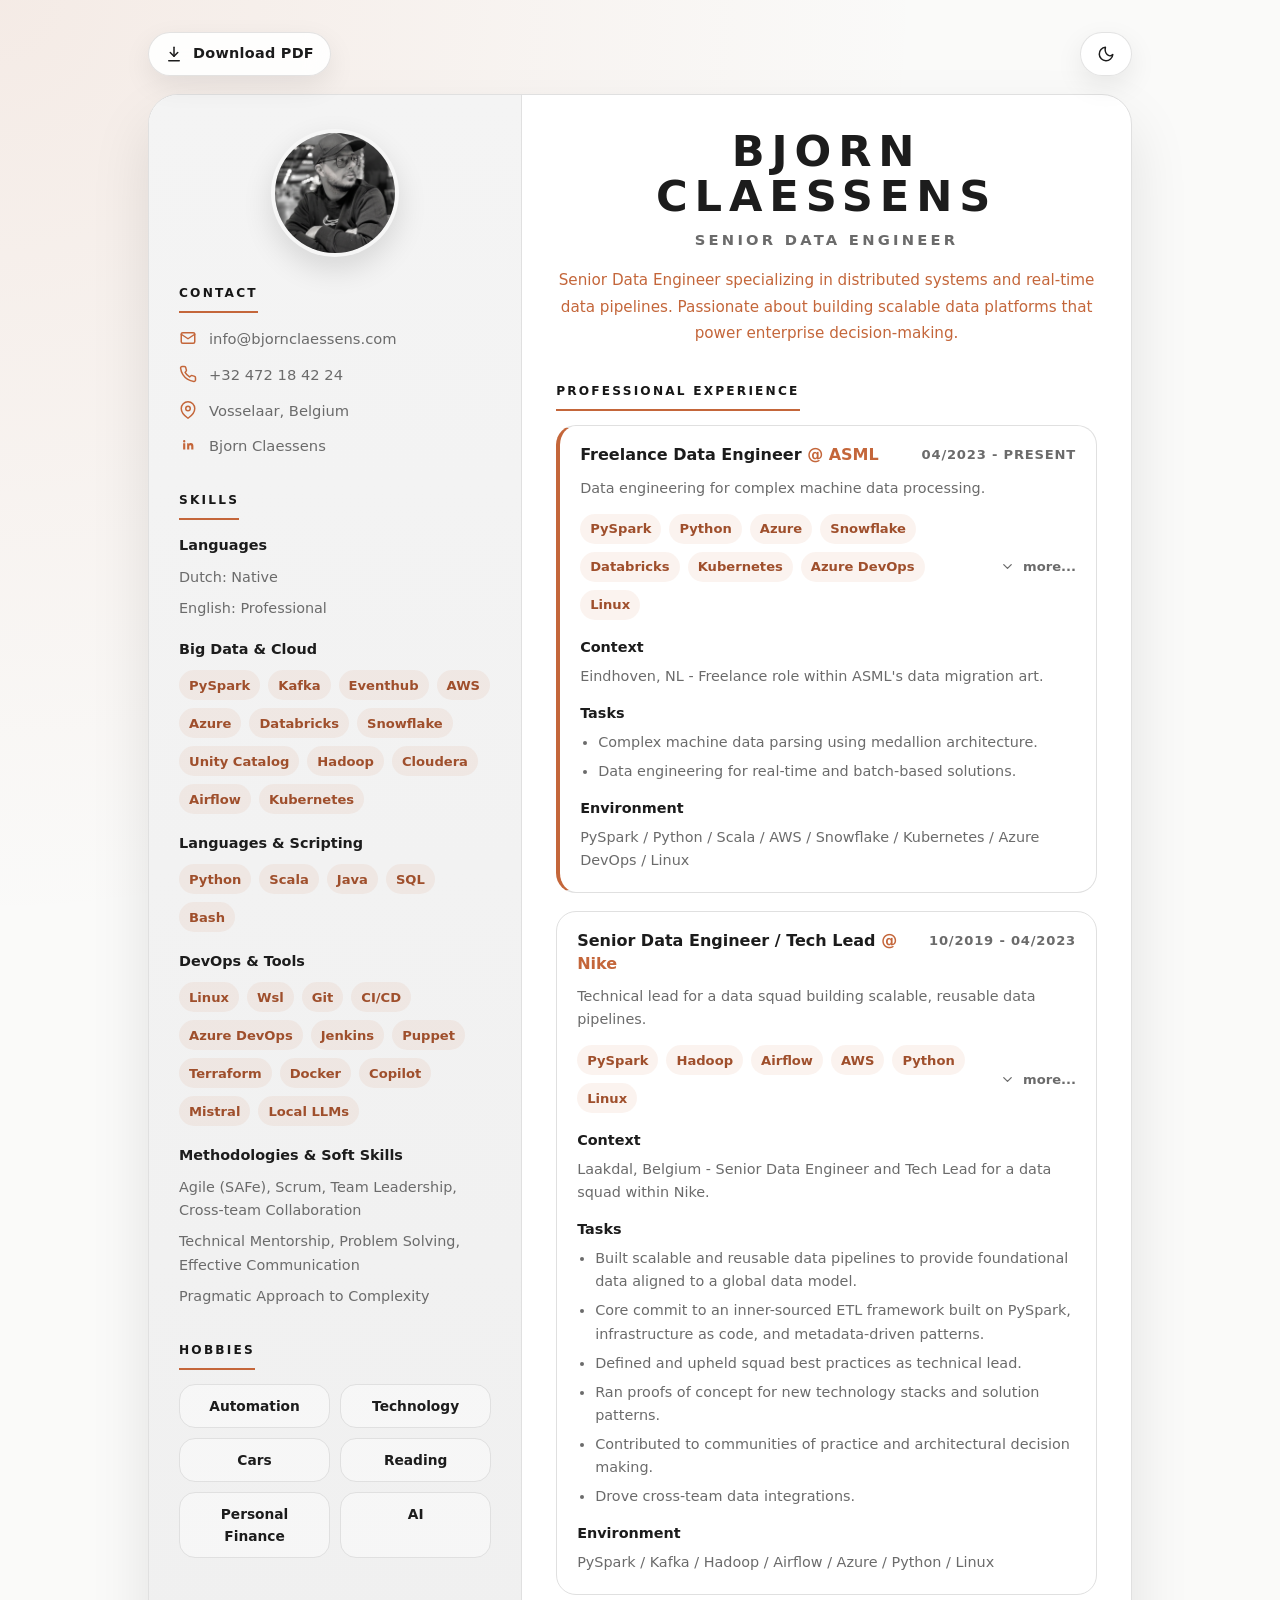
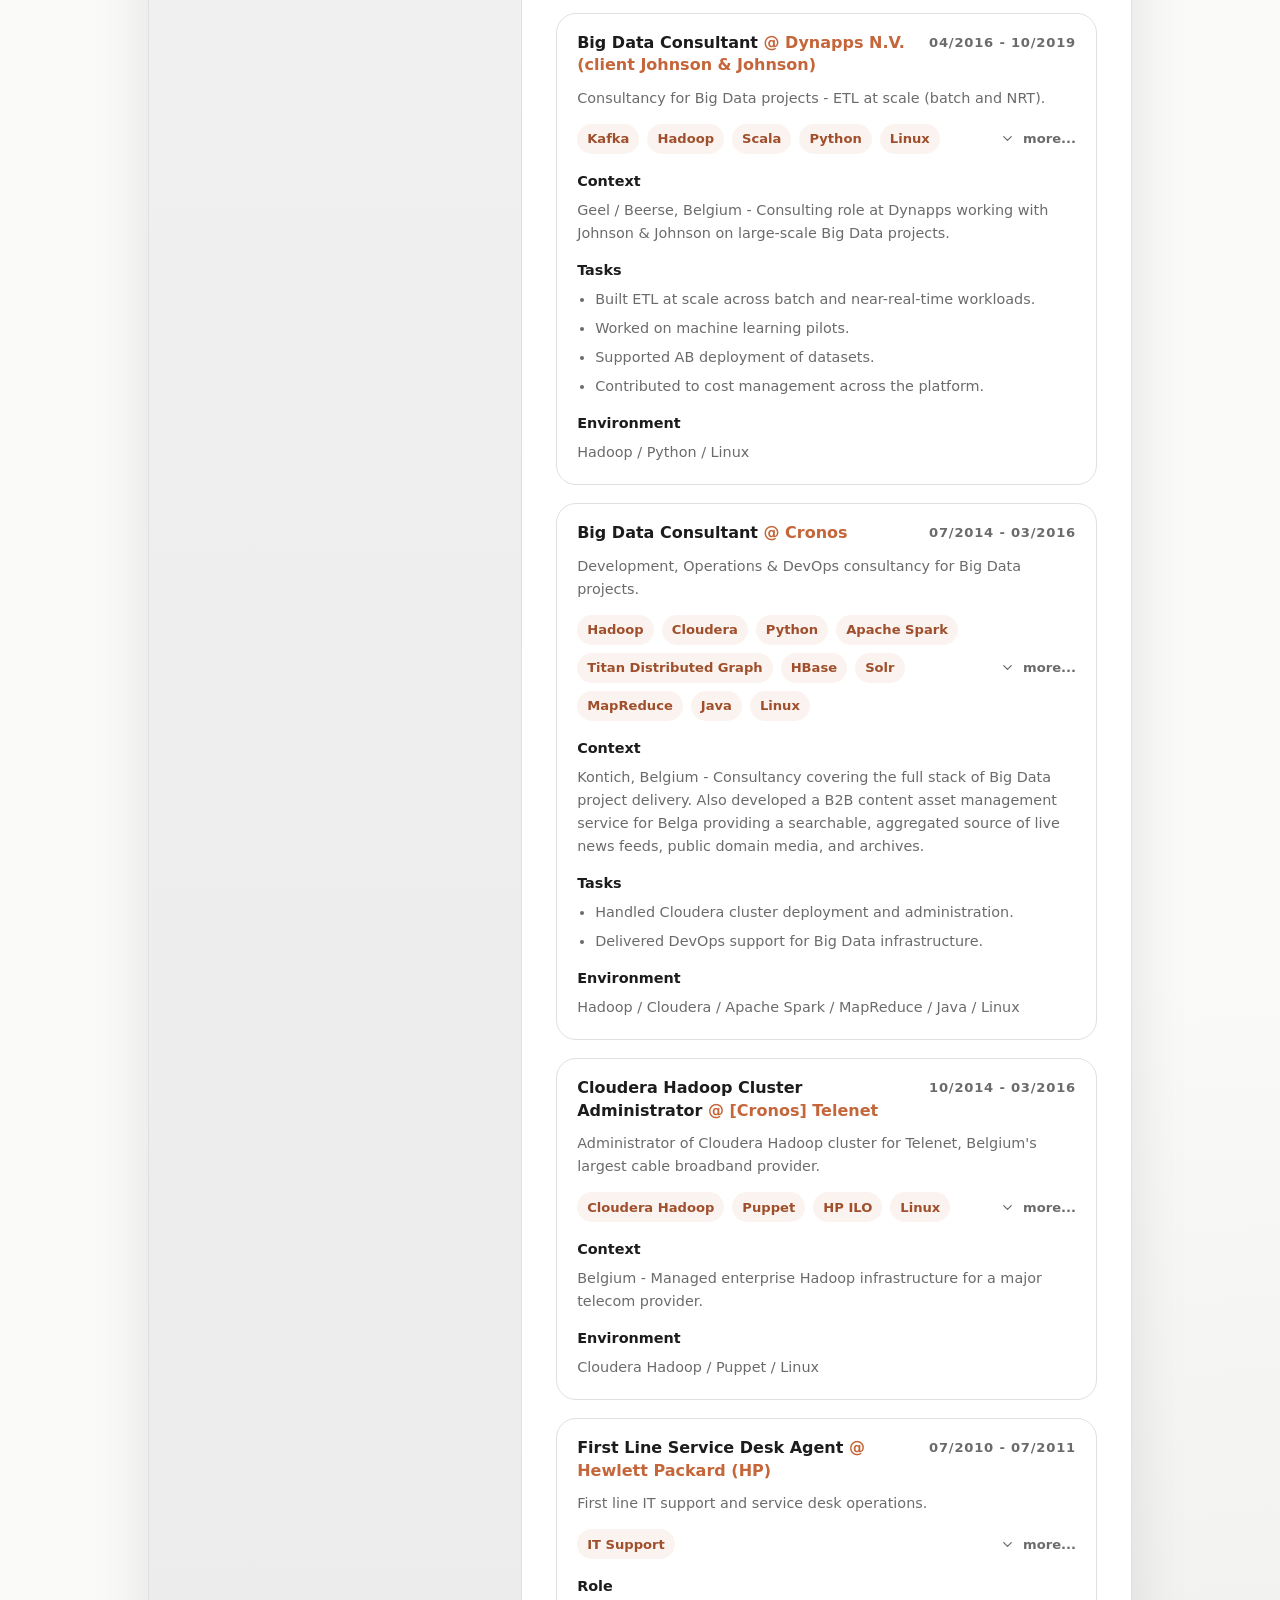
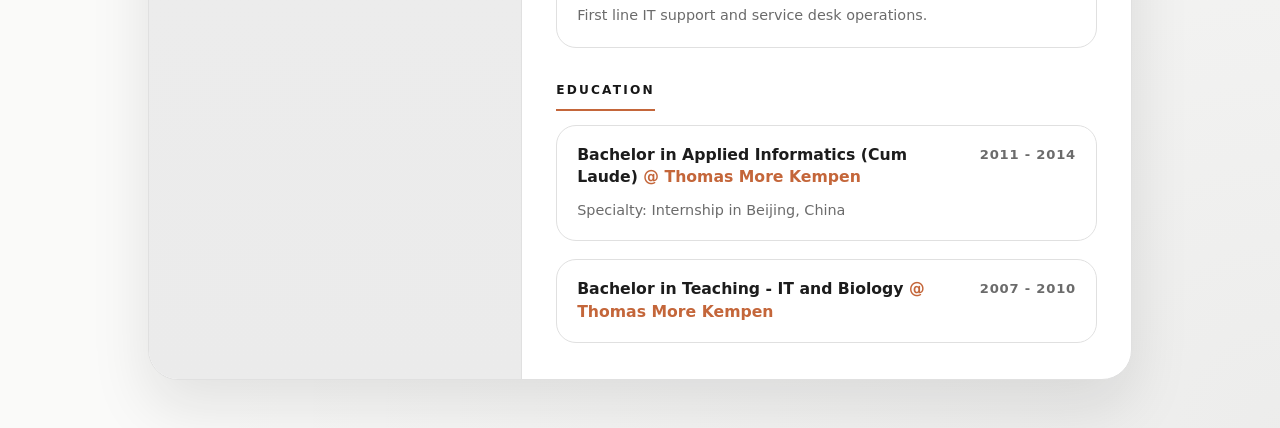
==== resume.html @ 551e5cb2 "Add SEO & social discovery: robots.txt, sitemap.xml, OG tags, favicon; change email to info@bjorncla" ====
<!DOCTYPE html>
<html lang="en" data-theme="light">
<head>
  <meta charset="UTF-8">
  <meta name="viewport" content="width=device-width, initial-scale=1.0">
  <title>Bjorn Claessens | Senior Data Engineer</title>
  <meta name="description" content="Resume of Bjorn Claessens, Senior Data Engineer specializing in distributed systems and real-time data pipelines.">

  <link rel="icon" type="image/svg+xml" href="/assets/favicon.svg">

  <!-- Open Graph / Social -->
  <meta property="og:type" content="website">
  <meta property="og:url" content="https://bjornclaessens.com/resume.html">
  <meta property="og:title" content="Bjorn Claessens — Senior Data Engineer">
  <meta property="og:description" content="Senior Data Engineer specializing in distributed systems and real-time data pipelines.">
  <meta property="og:image" content="https://bc-consulting.be/assets/og-image.png">
  <meta name="twitter:card" content="summary_large_image">
  <style>
    :root {
      --bg: #fafaf9;
      --card: #ffffff;
      --text: #1c1c1c;
      --secondary: #6b6b6b;
      --primary: #171717;
      --accent: #c4663a;
      --sidebar-top: #f4f4f4;
      --sidebar-bottom: #ebebeb;
      --border: #e0e0e0;
      --shadow: 0 28px 60px rgba(23, 23, 23, 0.10);
      --badge-bg: rgba(196, 102, 58, 0.08);
      --badge-text: #9f4f2c;
      --button-bg: rgba(255, 255, 255, 0.9);
      --button-border: rgba(28, 28, 28, 0.12);
    }

    [data-theme="dark"] {
      --bg: #1a1f2e;
      --card: #222838;
      --text: #e8e4dc;
      --secondary: #9a9590;
      --primary: #c4663a;
      --accent: #c4663a;
      --sidebar-top: #1a1f2e;
      --sidebar-bottom: #222838;
      --border: #2e3548;
      --shadow: 0 28px 60px rgba(0, 0, 0, 0.35);
      --badge-bg: rgba(196, 102, 58, 0.16);
      --badge-text: #f2cab7;
      --button-bg: rgba(34, 40, 56, 0.92);
      --button-border: rgba(232, 228, 220, 0.14);
    }

    * {
      box-sizing: border-box;
    }

    html {
      scroll-behavior: smooth;
    }

    body {
      margin: 0;
      min-height: 100vh;
      font-family: system-ui, -apple-system, BlinkMacSystemFont, "Segoe UI", sans-serif;
      background:
        radial-gradient(circle at top left, rgba(196, 102, 58, 0.10), transparent 24%),
        radial-gradient(circle at bottom right, rgba(23, 23, 23, 0.06), transparent 28%),
        var(--bg);
      color: var(--text);
      line-height: 1.6;
      transition: background-color 0.25s ease, color 0.25s ease;
    }

    a {
      color: inherit;
      text-decoration: none;
    }

    img {
      display: block;
      max-width: 100%;
      height: auto;
    }

    .page {
      width: min(100%, 1024px);
      margin: 0 auto;
      padding: 32px 20px 48px;
    }

    .page-controls {
      display: flex;
      align-items: center;
      justify-content: space-between;
      gap: 16px;
      margin-bottom: 18px;
    }

    .control-button {
      display: inline-flex;
      align-items: center;
      gap: 10px;
      min-height: 44px;
      padding: 0 16px;
      border: 1px solid var(--button-border);
      border-radius: 999px;
      background: var(--button-bg);
      color: var(--text);
      font-size: 0.9rem;
      font-weight: 600;
      letter-spacing: 0.02em;
      backdrop-filter: blur(12px);
      -webkit-backdrop-filter: blur(12px);
      box-shadow: 0 10px 28px rgba(0, 0, 0, 0.08);
      cursor: pointer;
      transition: transform 0.2s ease, border-color 0.2s ease, background-color 0.2s ease;
    }

    .control-button:hover {
      transform: translateY(-1px);
      border-color: var(--accent);
    }

    .control-button svg {
      width: 18px;
      height: 18px;
      flex: 0 0 auto;
    }

    .theme-toggle .icon-sun {
      display: none;
    }

    [data-theme="dark"] .theme-toggle .icon-moon {
      display: none;
    }

    [data-theme="dark"] .theme-toggle .icon-sun {
      display: block;
    }

    .resume-card {
      display: grid;
      grid-template-columns: minmax(280px, 0.38fr) minmax(0, 0.62fr);
      background: var(--card);
      border: 1px solid var(--border);
      border-radius: 30px;
      overflow: hidden;
      box-shadow: var(--shadow);
    }

    .sidebar {
      padding: 34px 30px;
      background: linear-gradient(180deg, var(--sidebar-top) 0%, var(--sidebar-bottom) 100%);
      border-right: 1px solid var(--border);
    }

    .main-content {
      padding: 34px 34px 36px;
    }

    .photo-frame {
      width: 128px;
      height: 128px;
      margin: 0 auto 22px;
      border-radius: 50%;
      overflow: hidden;
      border: 4px solid rgba(255, 255, 255, 0.75);
      box-shadow: 0 12px 30px rgba(0, 0, 0, 0.12);
      background: #ddd;
    }

    .photo-frame img {
      width: 100%;
      height: 100%;
      object-fit: cover;
      object-position: center top;
      -webkit-print-color-adjust: exact;
      print-color-adjust: exact;
    }

    .sidebar-section + .sidebar-section,
    .content-section + .content-section {
      margin-top: 28px;
    }

    .section-kicker {
      display: inline-block;
      margin-bottom: 14px;
      padding-bottom: 8px;
      border-bottom: 2px solid var(--accent);
      color: var(--primary);
      font-size: 0.76rem;
      font-weight: 800;
      letter-spacing: 0.18em;
      text-transform: uppercase;
    }

    .contact-list {
      display: grid;
      gap: 12px;
    }

    .contact-item {
      display: grid;
      grid-template-columns: 18px 1fr;
      gap: 12px;
      align-items: start;
      color: var(--secondary);
      font-size: 0.92rem;
    }

    .contact-item svg {
      width: 18px;
      height: 18px;
      color: var(--accent);
      margin-top: 2px;
    }

    .contact-item a:hover {
      color: var(--accent);
    }

    .skill-group + .skill-group {
      margin-top: 18px;
    }

    .skill-group h3 {
      margin: 0 0 9px;
      font-size: 0.9rem;
      color: var(--text);
    }

    .language-list,
    .text-list {
      display: grid;
      gap: 8px;
      color: var(--secondary);
      font-size: 0.9rem;
    }

    .badge-wrap {
      display: flex;
      flex-wrap: wrap;
      gap: 8px;
    }

    .badge {
      display: inline-flex;
      align-items: center;
      min-height: 30px;
      padding: 4px 10px;
      border-radius: 999px;
      background: var(--badge-bg);
      color: var(--badge-text);
      font-size: 0.82rem;
      font-weight: 700;
      line-height: 1.3;
    }

    .hobbies-grid {
      display: grid;
      grid-template-columns: repeat(2, minmax(0, 1fr));
      gap: 10px;
    }

    .hobby-card {
      padding: 10px 12px;
      border: 1px solid var(--border);
      border-radius: 16px;
      background: rgba(255, 255, 255, 0.4);
      color: var(--text);
      font-size: 0.86rem;
      font-weight: 600;
      text-align: center;
    }

    .resume-header {
      text-align: center;
      margin-bottom: 30px;
    }

    .resume-header h1 {
      margin: 0;
      font-size: clamp(2rem, 4vw, 2.7rem);
      line-height: 1.05;
      font-weight: 900;
      letter-spacing: 0.16em;
      text-transform: uppercase;
    }

    .resume-header .title {
      margin-top: 8px;
      color: var(--secondary);
      font-size: 0.92rem;
      font-weight: 800;
      letter-spacing: 0.22em;
      text-transform: uppercase;
    }

    .resume-header .subtitle {
      max-width: 560px;
      margin: 16px auto 0;
      color: var(--accent);
      font-size: 0.95rem;
      line-height: 1.75;
    }

    .experience-list,
    .education-list {
      display: grid;
      gap: 18px;
    }

    details.experience-item {
      border: 1px solid var(--border);
      border-radius: 20px;
      background: rgba(255, 255, 255, 0.55);
      overflow: hidden;
    }

    [data-theme="dark"] details.experience-item {
      background: rgba(26, 31, 46, 0.45);
    }

    details.experience-item.highlighted {
      border-left: 4px solid var(--accent);
    }

    .experience-summary {
      list-style: none;
      cursor: pointer;
      padding: 18px 20px 16px;
    }

    .experience-summary::-webkit-details-marker {
      display: none;
    }

    .summary-top {
      display: grid;
      grid-template-columns: 1fr auto;
      gap: 12px;
      align-items: start;
    }

    .role {
      margin: 0;
      font-size: 1rem;
      font-weight: 800;
      line-height: 1.4;
      color: var(--text);
    }

    .company {
      color: var(--accent);
    }

    .period {
      color: var(--secondary);
      font-size: 0.82rem;
      font-weight: 700;
      letter-spacing: 0.06em;
      text-transform: uppercase;
      text-align: right;
    }

    .summary-description {
      margin: 10px 0 0;
      color: var(--secondary);
      font-size: 0.9rem;
    }

    .summary-meta {
      display: flex;
      align-items: center;
      justify-content: space-between;
      gap: 16px;
      margin-top: 14px;
    }

    .tech-list {
      display: flex;
      flex-wrap: wrap;
      gap: 8px;
    }

    .toggle-hint {
      display: inline-flex;
      align-items: center;
      gap: 8px;
      color: var(--secondary);
      font-size: 0.82rem;
      font-weight: 700;
      white-space: nowrap;
    }

    .toggle-hint svg {
      width: 15px;
      height: 15px;
      transition: transform 0.2s ease;
    }

    details[open] .toggle-hint .chevron {
      transform: rotate(90deg);
    }

    details[open] .toggle-copy-open,
    details:not([open]) .toggle-copy-closed {
      display: none;
    }

    .experience-details {
      padding: 0 20px 20px;
      color: var(--secondary);
      font-size: 0.9rem;
    }

    .detail-block + .detail-block {
      margin-top: 14px;
    }

    .detail-label {
      display: block;
      margin-bottom: 6px;
      color: var(--text);
      font-weight: 700;
    }

    .detail-list {
      margin: 0;
      padding-left: 18px;
    }

    .detail-list li + li {
      margin-top: 6px;
    }

    .education-item {
      padding: 18px 20px;
      border: 1px solid var(--border);
      border-radius: 20px;
      background: rgba(255, 255, 255, 0.55);
    }

    [data-theme="dark"] .education-item {
      background: rgba(26, 31, 46, 0.45);
    }

    .education-top {
      display: grid;
      grid-template-columns: 1fr auto;
      gap: 12px;
      align-items: start;
    }

    .education-degree {
      margin: 0;
      font-size: 0.98rem;
      font-weight: 800;
      line-height: 1.45;
    }

    .education-school {
      color: var(--accent);
    }

    .education-period {
      color: var(--secondary);
      font-size: 0.82rem;
      font-weight: 700;
      text-transform: uppercase;
      letter-spacing: 0.06em;
      text-align: right;
    }

    .education-note {
      margin-top: 10px;
      color: var(--secondary);
      font-size: 0.9rem;
    }

    @media (max-width: 768px) {
      .page {
        padding: 20px 12px 32px;
      }

      .page-controls {
        margin-bottom: 14px;
      }

      .control-button {
        min-height: 40px;
        padding: 0 14px;
        font-size: 0.84rem;
      }

      .resume-card {
        grid-template-columns: 1fr;
        border-radius: 24px;
      }

      .sidebar {
        border-right: 0;
        border-bottom: 1px solid var(--border);
      }

      .sidebar,
      .main-content {
        padding: 26px 22px;
      }

      .summary-top,
      .education-top {
        grid-template-columns: 1fr;
      }

      .period,
      .education-period {
        text-align: left;
      }

      .summary-meta {
        flex-direction: column;
        align-items: flex-start;
      }
    }

    @media print {
      :root,
      html,
      [data-theme="dark"] {
        --bg: #fafaf9;
        --card: #ffffff;
        --text: #1c1c1c;
        --secondary: #6b6b6b;
        --primary: #171717;
        --accent: #c4663a;
        --sidebar-top: #f4f4f4;
        --sidebar-bottom: #ebebeb;
        --border: #e0e0e0;
        --shadow: none;
        --badge-bg: rgba(196, 102, 58, 0.08);
        --badge-text: #9f4f2c;
      }

      @page {
        size: A4;
        margin: 10mm;
      }

      body {
        background: #ffffff;
      }

      .page {
        width: 100%;
        max-width: none;
        padding: 0;
      }

      .resume-card {
        border: 1px solid #ddd;
        border-radius: 0;
        box-shadow: none;
      }

      .no-print,
      .toggle-hint {
        display: none !important;
      }

      details,
      .experience-item,
      .education-item,
      .sidebar-section,
      .content-section {
        break-inside: avoid;
      }

      details > summary {
        list-style: none;
      }

      details > summary::-webkit-details-marker {
        display: none;
      }

      details .experience-details {
        display: block !important;
      }

      .hobby-card,
      .education-item,
      details.experience-item {
        background: rgba(255, 255, 255, 0.96) !important;
      }

      img {
        -webkit-print-color-adjust: exact;
        print-color-adjust: exact;
      }
    }
  </style>
</head>
<body>
  <div class="page">
    <div class="page-controls no-print">
      <a class="control-button" href="resume.pdf" download>
        <svg viewBox="0 0 24 24" fill="none" stroke="currentColor" stroke-width="2" stroke-linecap="round" stroke-linejoin="round" aria-hidden="true">
          <path d="M12 3v12"></path>
          <path d="M7 10l5 5 5-5"></path>
          <path d="M5 21h14"></path>
        </svg>
        <span>Download PDF</span>
      </a>
      <button class="control-button theme-toggle" type="button" aria-label="Toggle theme" title="Toggle dark/light mode">
        <svg class="icon-sun" viewBox="0 0 24 24" fill="none" stroke="currentColor" stroke-width="2" stroke-linecap="round" stroke-linejoin="round" aria-hidden="true">
          <circle cx="12" cy="12" r="5"></circle>
          <path d="M12 1v2"></path>
          <path d="M12 21v2"></path>
          <path d="M4.22 4.22l1.42 1.42"></path>
          <path d="M18.36 18.36l1.42 1.42"></path>
          <path d="M1 12h2"></path>
          <path d="M21 12h2"></path>
          <path d="M4.22 19.78l1.42-1.42"></path>
          <path d="M18.36 5.64l1.42-1.42"></path>
        </svg>
        <svg class="icon-moon" viewBox="0 0 24 24" fill="none" stroke="currentColor" stroke-width="2" stroke-linecap="round" stroke-linejoin="round" aria-hidden="true">
          <path d="M21 12.79A9 9 0 1 1 11.21 3c0 0-1.4 6 2.3 9.7S21 12.79 21 12.79z"></path>
        </svg>
      </button>
    </div>

    <main class="resume-card">
      <aside class="sidebar">
        <div class="photo-frame">
          <img src="assets/photo.jpg" alt="Bjorn Claessens">
        </div>

        <section class="sidebar-section">
          <div class="section-kicker">Contact</div>
          <div class="contact-list">
            <div class="contact-item">
              <svg viewBox="0 0 24 24" fill="none" stroke="currentColor" stroke-width="2" stroke-linecap="round" stroke-linejoin="round" aria-hidden="true">
                <rect x="3" y="5" width="18" height="14" rx="2"></rect>
                <path d="M3 7l9 6 9-6"></path>
              </svg>
              <a href="mailto:info@bjornclaessens.com">info@bjornclaessens.com</a>
            </div>
            <div class="contact-item">
              <svg viewBox="0 0 24 24" fill="none" stroke="currentColor" stroke-width="2" stroke-linecap="round" stroke-linejoin="round" aria-hidden="true">
                <path d="M22 16.92v3a2 2 0 0 1-2.18 2 19.8 19.8 0 0 1-8.63-3.07 19.5 19.5 0 0 1-6-6A19.8 19.8 0 0 1 2.12 4.18 2 2 0 0 1 4.11 2h3a2 2 0 0 1 2 1.72c.12.9.35 1.77.68 2.61a2 2 0 0 1-.45 2.11L8.09 9.91a16 16 0 0 0 6 6l1.47-1.25a2 2 0 0 1 2.11-.45c.84.33 1.71.56 2.61.68A2 2 0 0 1 22 16.92z"></path>
              </svg>
              <span class="phone">+32 472 18 42 24</span>
            </div>
            <div class="contact-item">
              <svg viewBox="0 0 24 24" fill="none" stroke="currentColor" stroke-width="2" stroke-linecap="round" stroke-linejoin="round" aria-hidden="true">
                <path d="M21 10c0 7-9 13-9 13S3 17 3 10a9 9 0 0 1 18 0z"></path>
                <circle cx="12" cy="10" r="3"></circle>
              </svg>
              <span>Vosselaar, Belgium</span>
            </div>
            <div class="contact-item">
              <svg viewBox="0 0 24 24" fill="currentColor" aria-hidden="true">
                <path d="M6.94 8.5A1.56 1.56 0 1 0 6.94 5.38a1.56 1.56 0 0 0 0 3.12zM5.5 9.75h2.88V18H5.5V9.75zm4.69 0h2.76v1.13h.04c.38-.73 1.33-1.5 2.74-1.5 2.93 0 3.47 1.93 3.47 4.43V18h-2.87v-3.68c0-.88-.02-2.01-1.22-2.01-1.22 0-1.41.95-1.41 1.94V18h-2.87V9.75z"></path>
              </svg>
              <a href="https://www.linkedin.com/in/bjorn-claessens/" target="_blank" rel="noreferrer">Bjorn Claessens</a>
            </div>
          </div>
        </section>

        <section class="sidebar-section">
          <div class="section-kicker">Skills</div>

          <div class="skill-group">
            <h3>Languages</h3>
            <div class="language-list">
              <span>Dutch: Native</span>
              <span>English: Professional</span>
            </div>
          </div>

          <div class="skill-group">
            <h3>Big Data &amp; Cloud</h3>
            <div class="badge-wrap">
              <span class="badge">PySpark</span>
              <span class="badge">Kafka</span>
              <span class="badge">Eventhub</span>
              <span class="badge">AWS</span>
              <span class="badge">Azure</span>
              <span class="badge">Databricks</span>
              <span class="badge">Snowflake</span>
              <span class="badge">Unity Catalog</span>
              <span class="badge">Hadoop</span>
              <span class="badge">Cloudera</span>
              <span class="badge">Airflow</span>
              <span class="badge">Kubernetes</span>
            </div>
          </div>

          <div class="skill-group">
            <h3>Languages &amp; Scripting</h3>
            <div class="badge-wrap">
              <span class="badge">Python</span>
              <span class="badge">Scala</span>
              <span class="badge">Java</span>
              <span class="badge">SQL</span>
              <span class="badge">Bash</span>
            </div>
          </div>

          <div class="skill-group">
            <h3>DevOps &amp; Tools</h3>
            <div class="badge-wrap">
              <span class="badge">Linux</span>
              <span class="badge">Wsl</span>
              <span class="badge">Git</span>
              <span class="badge">CI/CD</span>
              <span class="badge">Azure DevOps</span>
              <span class="badge">Jenkins</span>
              <span class="badge">Puppet</span>
              <span class="badge">Terraform</span>
              <span class="badge">Docker</span>
              <span class="badge">Copilot</span>
              <span class="badge">Mistral</span>
              <span class="badge">Local LLMs</span>
            </div>
          </div>

          <div class="skill-group">
            <h3>Methodologies &amp; Soft Skills</h3>
            <div class="text-list">
              <span>Agile (SAFe), Scrum, Team Leadership, Cross-team Collaboration</span>
              <span>Technical Mentorship, Problem Solving, Effective Communication</span>
              <span>Pragmatic Approach to Complexity</span>
            </div>
          </div>
        </section>

        <section class="sidebar-section">
          <div class="section-kicker">Hobbies</div>
          <div class="hobbies-grid">
            <div class="hobby-card">Automation</div>
            <div class="hobby-card">Technology</div>
            <div class="hobby-card">Cars</div>
            <div class="hobby-card">Reading</div>
            <div class="hobby-card">Personal Finance</div>
            <div class="hobby-card">AI</div>
          </div>
        </section>
      </aside>

      <section class="main-content">
        <header class="resume-header">
          <h1>Bjorn Claessens</h1>
          <div class="title">Senior Data Engineer</div>
          <p class="subtitle">Senior Data Engineer specializing in distributed systems and real-time data pipelines. Passionate about building scalable data platforms that power enterprise decision-making.</p>
        </header>

        <section class="content-section">
          <div class="section-kicker">Professional Experience</div>
          <div class="experience-list">
            <details class="experience-item highlighted" open>
              <summary class="experience-summary">
                <div class="summary-top">
                  <h2 class="role">Freelance Data Engineer <span class="company">@ ASML</span></h2>
                  <div class="period">04/2023 - Present</div>
                </div>
                <p class="summary-description">Data engineering for complex machine data processing.</p>
                <div class="summary-meta">
                  <div class="tech-list">
                    <span class="badge">PySpark</span>
                    <span class="badge">Python</span>
                    <span class="badge">Azure</span>
                    <span class="badge">Snowflake</span>
                    <span class="badge">Databricks</span>
                    <span class="badge">Kubernetes</span>
                    <span class="badge">Azure DevOps</span>
                    <span class="badge">Linux</span>
                  </div>
                  <span class="toggle-hint">
                    <svg class="chevron" viewBox="0 0 24 24" fill="none" stroke="currentColor" stroke-width="2" stroke-linecap="round" stroke-linejoin="round" aria-hidden="true">
                      <path d="M9 18l6-6-6-6"></path>
                    </svg>
                    <span class="toggle-copy-open">less</span>
                    <span class="toggle-copy-closed">more...</span>
                  </span>
                </div>
              </summary>
              <div class="experience-details">
                <div class="detail-block">
                  <span class="detail-label">Context</span>
                  <div>Eindhoven, NL - Freelance role within ASML's data migration art.</div>
                </div>
                <div class="detail-block">
                  <span class="detail-label">Tasks</span>
                  <ul class="detail-list">
                    <li>Complex machine data parsing using medallion architecture.</li>
                    <li>Data engineering for real-time and batch-based solutions.</li>
                  </ul>
                </div>
                <div class="detail-block">
                  <span class="detail-label">Environment</span>
                  <div>PySpark / Python / Scala / AWS / Snowflake / Kubernetes / Azure DevOps / Linux</div>
                </div>
              </div>
            </details>

            <details class="experience-item" open>
              <summary class="experience-summary">
                <div class="summary-top">
                  <h2 class="role">Senior Data Engineer / Tech Lead <span class="company">@ Nike</span></h2>
                  <div class="period">10/2019 - 04/2023</div>
                </div>
                <p class="summary-description">Technical lead for a data squad building scalable, reusable data pipelines.</p>
                <div class="summary-meta">
                  <div class="tech-list">
                    <span class="badge">PySpark</span>
                    <span class="badge">Hadoop</span>
                    <span class="badge">Airflow</span>
                    <span class="badge">AWS</span>
                    <span class="badge">Python</span>
                    <span class="badge">Linux</span>
                  </div>
                  <span class="toggle-hint">
                    <svg class="chevron" viewBox="0 0 24 24" fill="none" stroke="currentColor" stroke-width="2" stroke-linecap="round" stroke-linejoin="round" aria-hidden="true">
                      <path d="M9 18l6-6-6-6"></path>
                    </svg>
                    <span class="toggle-copy-open">less</span>
                    <span class="toggle-copy-closed">more...</span>
                  </span>
                </div>
              </summary>
              <div class="experience-details">
                <div class="detail-block">
                  <span class="detail-label">Context</span>
                  <div>Laakdal, Belgium - Senior Data Engineer and Tech Lead for a data squad within Nike.</div>
                </div>
                <div class="detail-block">
                  <span class="detail-label">Tasks</span>
                  <ul class="detail-list">
                    <li>Built scalable and reusable data pipelines to provide foundational data aligned to a global data model.</li>
                    <li>Core commit to an inner-sourced ETL framework built on PySpark, infrastructure as code, and metadata-driven patterns.</li>
                    <li>Defined and upheld squad best practices as technical lead.</li>
                    <li>Ran proofs of concept for new technology stacks and solution patterns.</li>
                    <li>Contributed to communities of practice and architectural decision making.</li>
                    <li>Drove cross-team data integrations.</li>
                  </ul>
                </div>
                <div class="detail-block">
                  <span class="detail-label">Environment</span>
                  <div>PySpark / Kafka / Hadoop / Airflow / Azure / Python / Linux</div>
                </div>
              </div>
            </details>

            <details class="experience-item" open>
              <summary class="experience-summary">
                <div class="summary-top">
                  <h2 class="role">Big Data Consultant <span class="company">@ Dynapps N.V. (client Johnson &amp; Johnson)</span></h2>
                  <div class="period">04/2016 - 10/2019</div>
                </div>
                <p class="summary-description">Consultancy for Big Data projects - ETL at scale (batch and NRT).</p>
                <div class="summary-meta">
                  <div class="tech-list">
                    <span class="badge">Kafka</span>
                    <span class="badge">Hadoop</span>
                    <span class="badge">Scala</span>
                    <span class="badge">Python</span>
                    <span class="badge">Linux</span>
                  </div>
                  <span class="toggle-hint">
                    <svg class="chevron" viewBox="0 0 24 24" fill="none" stroke="currentColor" stroke-width="2" stroke-linecap="round" stroke-linejoin="round" aria-hidden="true">
                      <path d="M9 18l6-6-6-6"></path>
                    </svg>
                    <span class="toggle-copy-open">less</span>
                    <span class="toggle-copy-closed">more...</span>
                  </span>
                </div>
              </summary>
              <div class="experience-details">
                <div class="detail-block">
                  <span class="detail-label">Context</span>
                  <div>Geel / Beerse, Belgium - Consulting role at Dynapps working with Johnson &amp; Johnson on large-scale Big Data projects.</div>
                </div>
                <div class="detail-block">
                  <span class="detail-label">Tasks</span>
                  <ul class="detail-list">
                    <li>Built ETL at scale across batch and near-real-time workloads.</li>
                    <li>Worked on machine learning pilots.</li>
                    <li>Supported AB deployment of datasets.</li>
                    <li>Contributed to cost management across the platform.</li>
                  </ul>
                </div>
                <div class="detail-block">
                  <span class="detail-label">Environment</span>
                  <div>Hadoop / Python / Linux</div>
                </div>
              </div>
            </details>

            <details class="experience-item" open>
              <summary class="experience-summary">
                <div class="summary-top">
                  <h2 class="role">Big Data Consultant <span class="company">@ Cronos</span></h2>
                  <div class="period">07/2014 - 03/2016</div>
                </div>
                <p class="summary-description">Development, Operations &amp; DevOps consultancy for Big Data projects.</p>
                <div class="summary-meta">
                  <div class="tech-list">
                    <span class="badge">Hadoop</span>
                    <span class="badge">Cloudera</span>
                    <span class="badge">Python</span>
                    <span class="badge">Apache Spark</span>
                    <span class="badge">Titan Distributed Graph</span>
                    <span class="badge">HBase</span>
                    <span class="badge">Solr</span>
                    <span class="badge">MapReduce</span>
                    <span class="badge">Java</span>
                    <span class="badge">Linux</span>
                  </div>
                  <span class="toggle-hint">
                    <svg class="chevron" viewBox="0 0 24 24" fill="none" stroke="currentColor" stroke-width="2" stroke-linecap="round" stroke-linejoin="round" aria-hidden="true">
                      <path d="M9 18l6-6-6-6"></path>
                    </svg>
                    <span class="toggle-copy-open">less</span>
                    <span class="toggle-copy-closed">more...</span>
                  </span>
                </div>
              </summary>
              <div class="experience-details">
                <div class="detail-block">
                  <span class="detail-label">Context</span>
                  <div>Kontich, Belgium - Consultancy covering the full stack of Big Data project delivery. Also developed a B2B content asset management service for Belga providing a searchable, aggregated source of live news feeds, public domain media, and archives.</div>
                </div>
                <div class="detail-block">
                  <span class="detail-label">Tasks</span>
                  <ul class="detail-list">
                    <li>Handled Cloudera cluster deployment and administration.</li>
                    <li>Delivered DevOps support for Big Data infrastructure.</li>
                  </ul>
                </div>
                <div class="detail-block">
                  <span class="detail-label">Environment</span>
                  <div>Hadoop / Cloudera / Apache Spark / MapReduce / Java / Linux</div>
                </div>
              </div>
            </details>

            <details class="experience-item" open>
              <summary class="experience-summary">
                <div class="summary-top">
                  <h2 class="role">Cloudera Hadoop Cluster Administrator <span class="company">@ [Cronos] Telenet</span></h2>
                  <div class="period">10/2014 - 03/2016</div>
                </div>
                <p class="summary-description">Administrator of Cloudera Hadoop cluster for Telenet, Belgium's largest cable broadband provider.</p>
                <div class="summary-meta">
                  <div class="tech-list">
                    <span class="badge">Cloudera Hadoop</span>
                    <span class="badge">Puppet</span>
                    <span class="badge">HP ILO</span>
                    <span class="badge">Linux</span>
                  </div>
                  <span class="toggle-hint">
                    <svg class="chevron" viewBox="0 0 24 24" fill="none" stroke="currentColor" stroke-width="2" stroke-linecap="round" stroke-linejoin="round" aria-hidden="true">
                      <path d="M9 18l6-6-6-6"></path>
                    </svg>
                    <span class="toggle-copy-open">less</span>
                    <span class="toggle-copy-closed">more...</span>
                  </span>
                </div>
              </summary>
              <div class="experience-details">
                <div class="detail-block">
                  <span class="detail-label">Context</span>
                  <div>Belgium - Managed enterprise Hadoop infrastructure for a major telecom provider.</div>
                </div>
                <div class="detail-block">
                  <span class="detail-label">Environment</span>
                  <div>Cloudera Hadoop / Puppet / Linux</div>
                </div>
              </div>
            </details>

            <details class="experience-item" open>
              <summary class="experience-summary">
                <div class="summary-top">
                  <h2 class="role">First Line Service Desk Agent <span class="company">@ Hewlett Packard (HP)</span></h2>
                  <div class="period">07/2010 - 07/2011</div>
                </div>
                <p class="summary-description">First line IT support and service desk operations.</p>
                <div class="summary-meta">
                  <div class="tech-list">
                    <span class="badge">IT Support</span>
                  </div>
                  <span class="toggle-hint">
                    <svg class="chevron" viewBox="0 0 24 24" fill="none" stroke="currentColor" stroke-width="2" stroke-linecap="round" stroke-linejoin="round" aria-hidden="true">
                      <path d="M9 18l6-6-6-6"></path>
                    </svg>
                    <span class="toggle-copy-open">less</span>
                    <span class="toggle-copy-closed">more...</span>
                  </span>
                </div>
              </summary>
              <div class="experience-details">
                <div class="detail-block">
                  <span class="detail-label">Role</span>
                  <div>First line IT support and service desk operations.</div>
                </div>
              </div>
            </details>
          </div>
        </section>

        <section class="content-section">
          <div class="section-kicker">Education</div>
          <div class="education-list">
            <article class="education-item">
              <div class="education-top">
                <h2 class="education-degree">Bachelor in Applied Informatics (Cum Laude) <span class="education-school">@ Thomas More Kempen</span></h2>
                <div class="education-period">2011 - 2014</div>
              </div>
              <div class="education-note">Specialty: Internship in Beijing, China</div>
            </article>

            <article class="education-item">
              <div class="education-top">
                <h2 class="education-degree">Bachelor in Teaching - IT and Biology <span class="education-school">@ Thomas More Kempen</span></h2>
                <div class="education-period">2007 - 2010</div>
              </div>
            </article>
          </div>
        </section>
      </section>
    </main>
  </div>

  <script>
    (function () {
      const html = document.documentElement;
      const toggle = document.querySelector(".theme-toggle");
      const storageKey = "bc-consulting-theme";

      function getSystemTheme() {
        return window.matchMedia("(prefers-color-scheme: dark)").matches ? "dark" : "light";
      }

      function applyTheme(theme, persist) {
        html.setAttribute("data-theme", theme);
        if (persist) {
          localStorage.setItem(storageKey, theme);
        }
      }

      const savedTheme = localStorage.getItem(storageKey);
      applyTheme(savedTheme || getSystemTheme(), false);

      window.matchMedia("(prefers-color-scheme: dark)").addEventListener("change", function (event) {
        if (!localStorage.getItem(storageKey)) {
          applyTheme(event.matches ? "dark" : "light", false);
        }
      });

      toggle.addEventListener("click", function () {
        const current = html.getAttribute("data-theme") || "light";
        applyTheme(current === "dark" ? "light" : "dark", true);
      });
    })();
  </script>
</body>
</html>
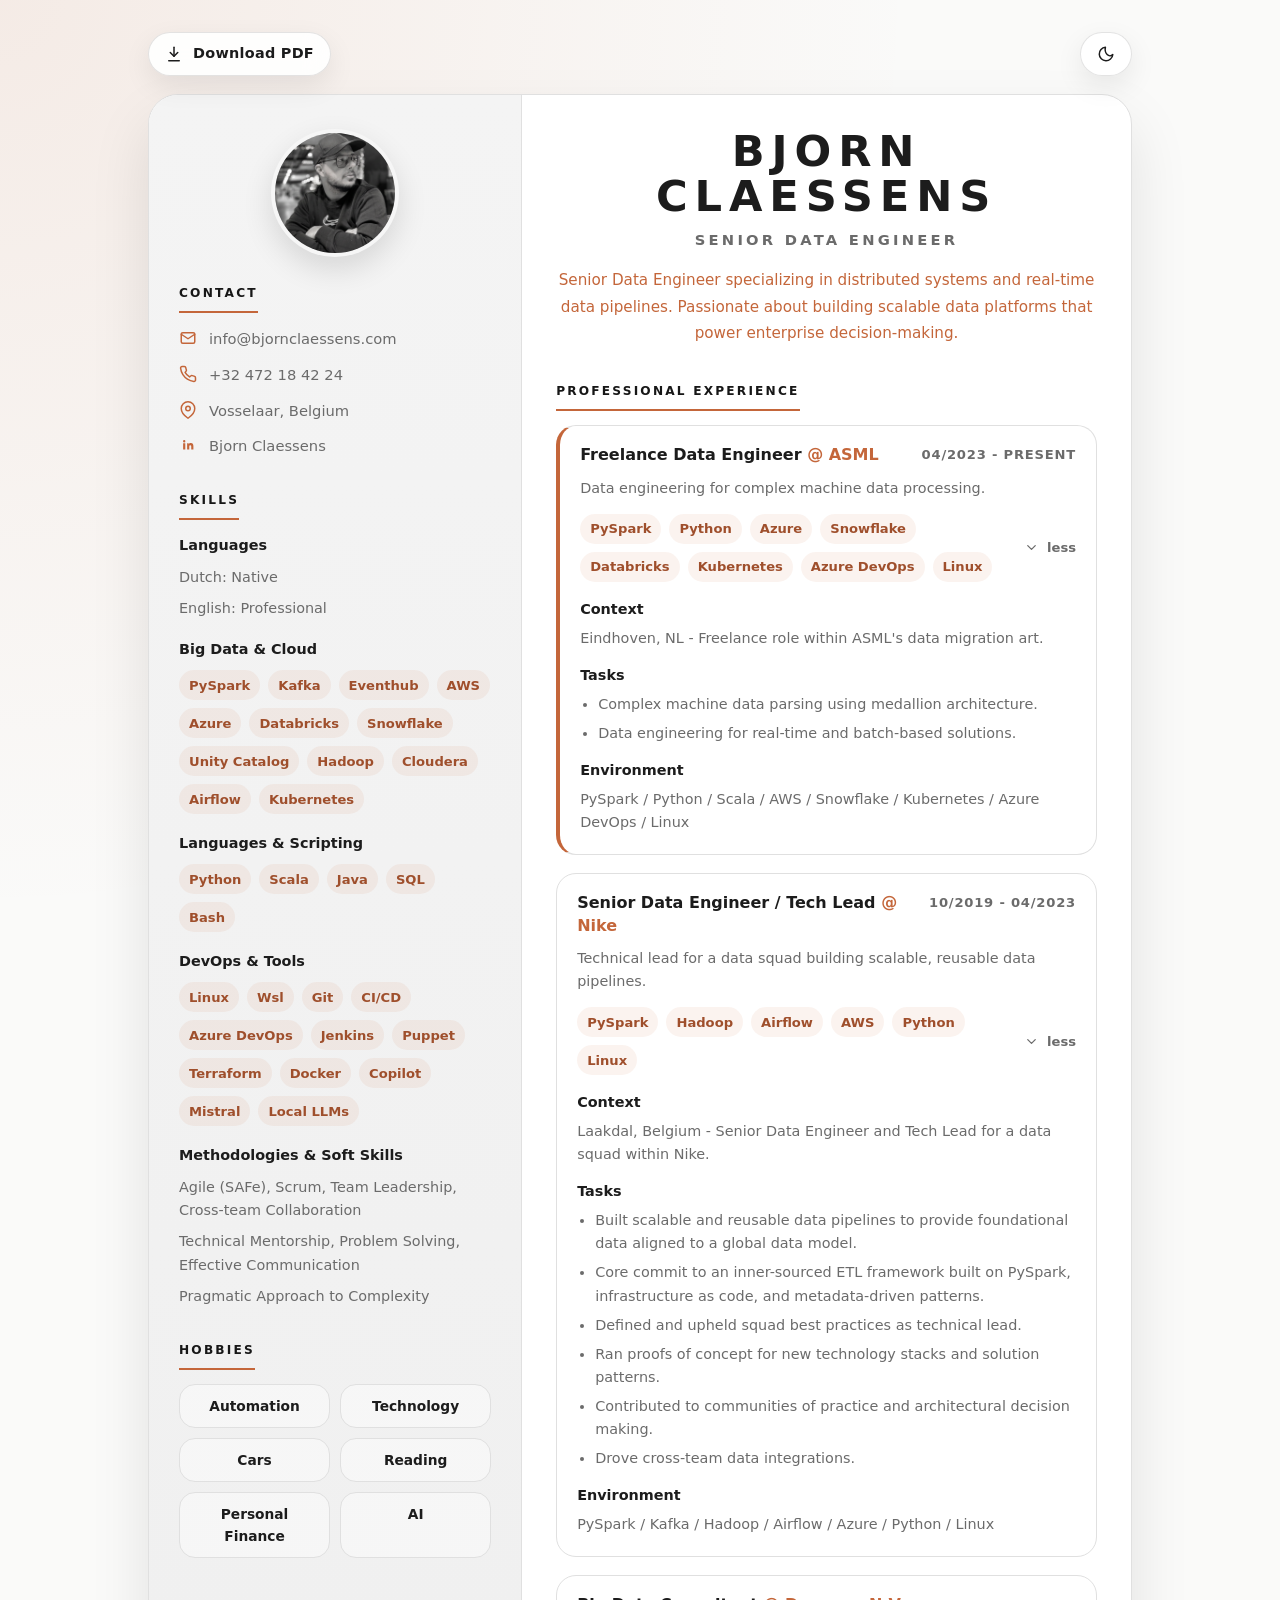
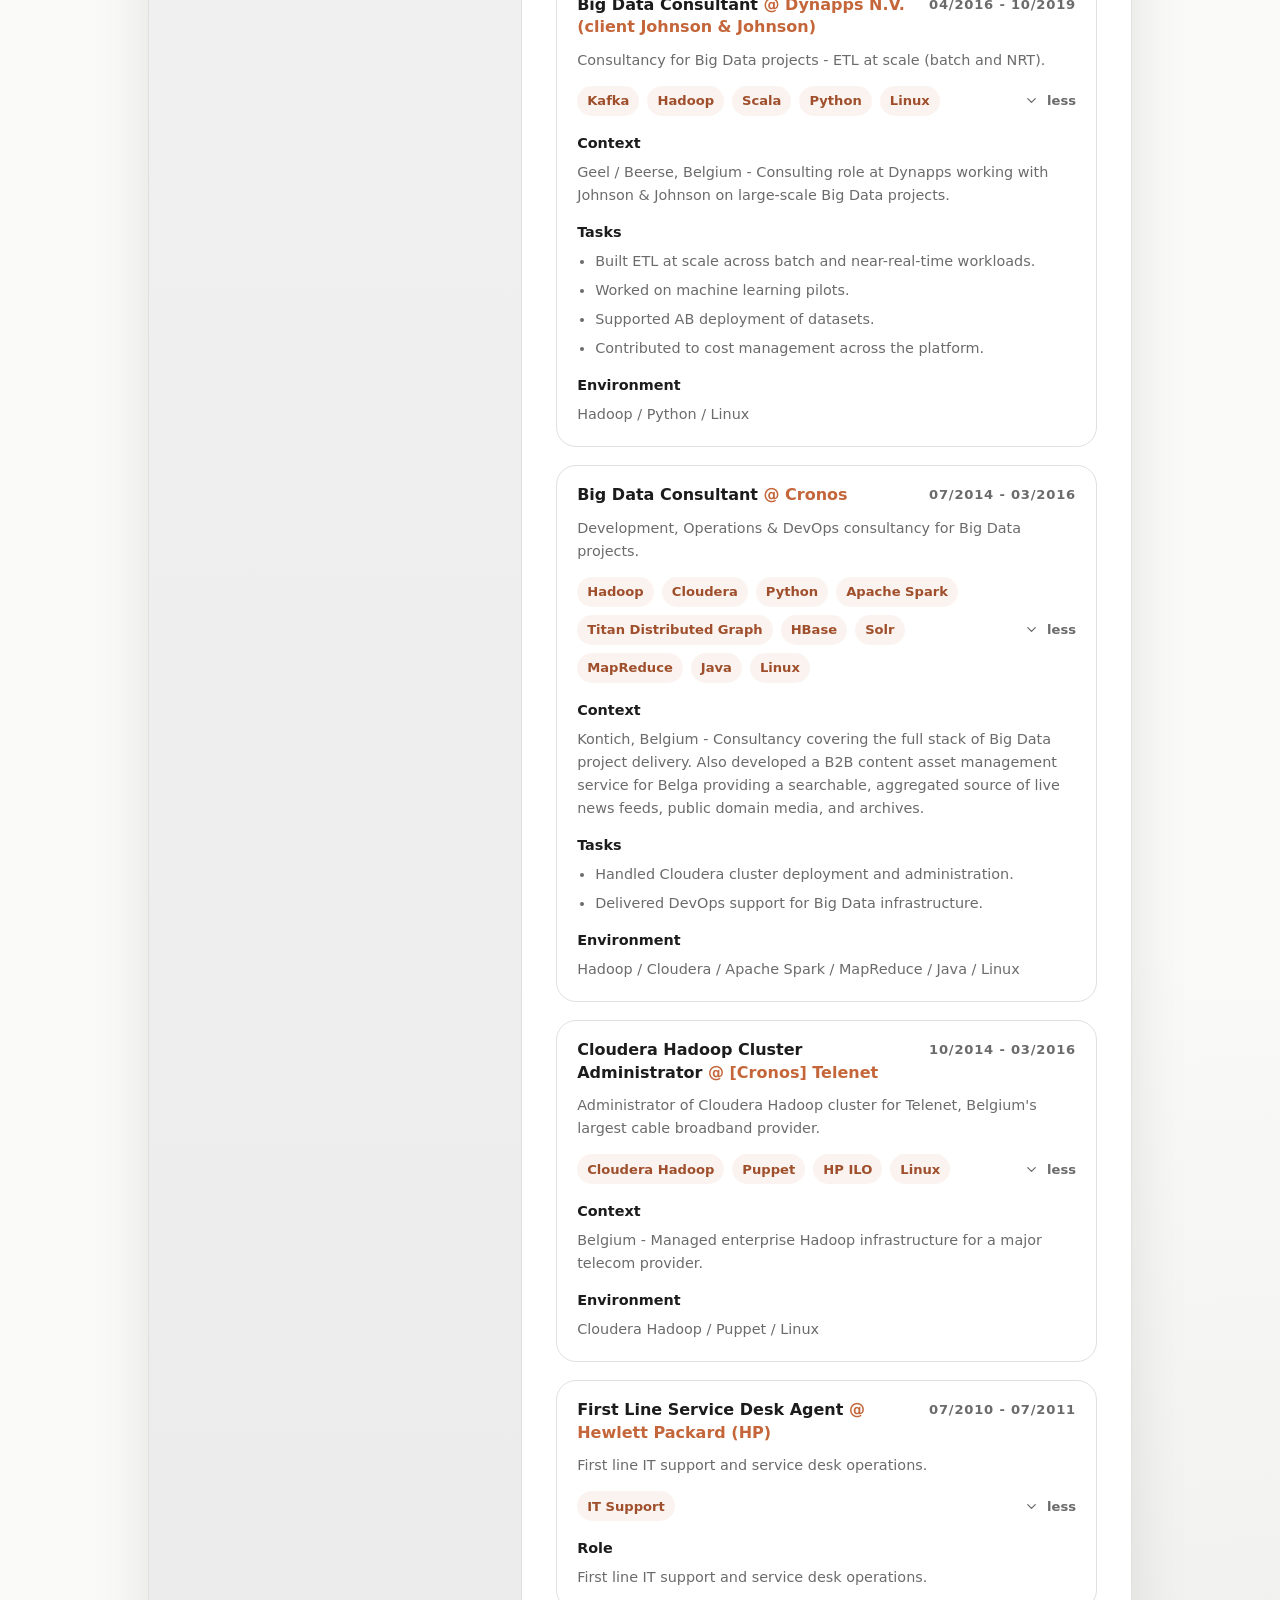
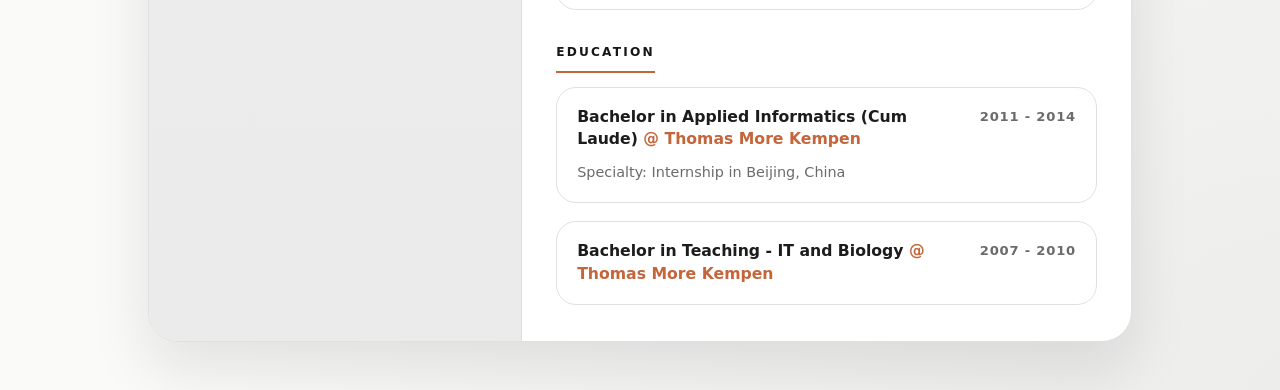
==== commit abb04648: "Fix reversed 'less'/'more' toggle labels" ====
--- a/resume.html
+++ b/resume.html
@@ -405,8 +405,8 @@
       transform: rotate(90deg);
     }
 
-    details[open] .toggle-copy-open,
-    details:not([open]) .toggle-copy-closed {
+    details[open] .toggle-copy-closed,
+    details:not([open]) .toggle-copy-open {
       display: none;
     }
 
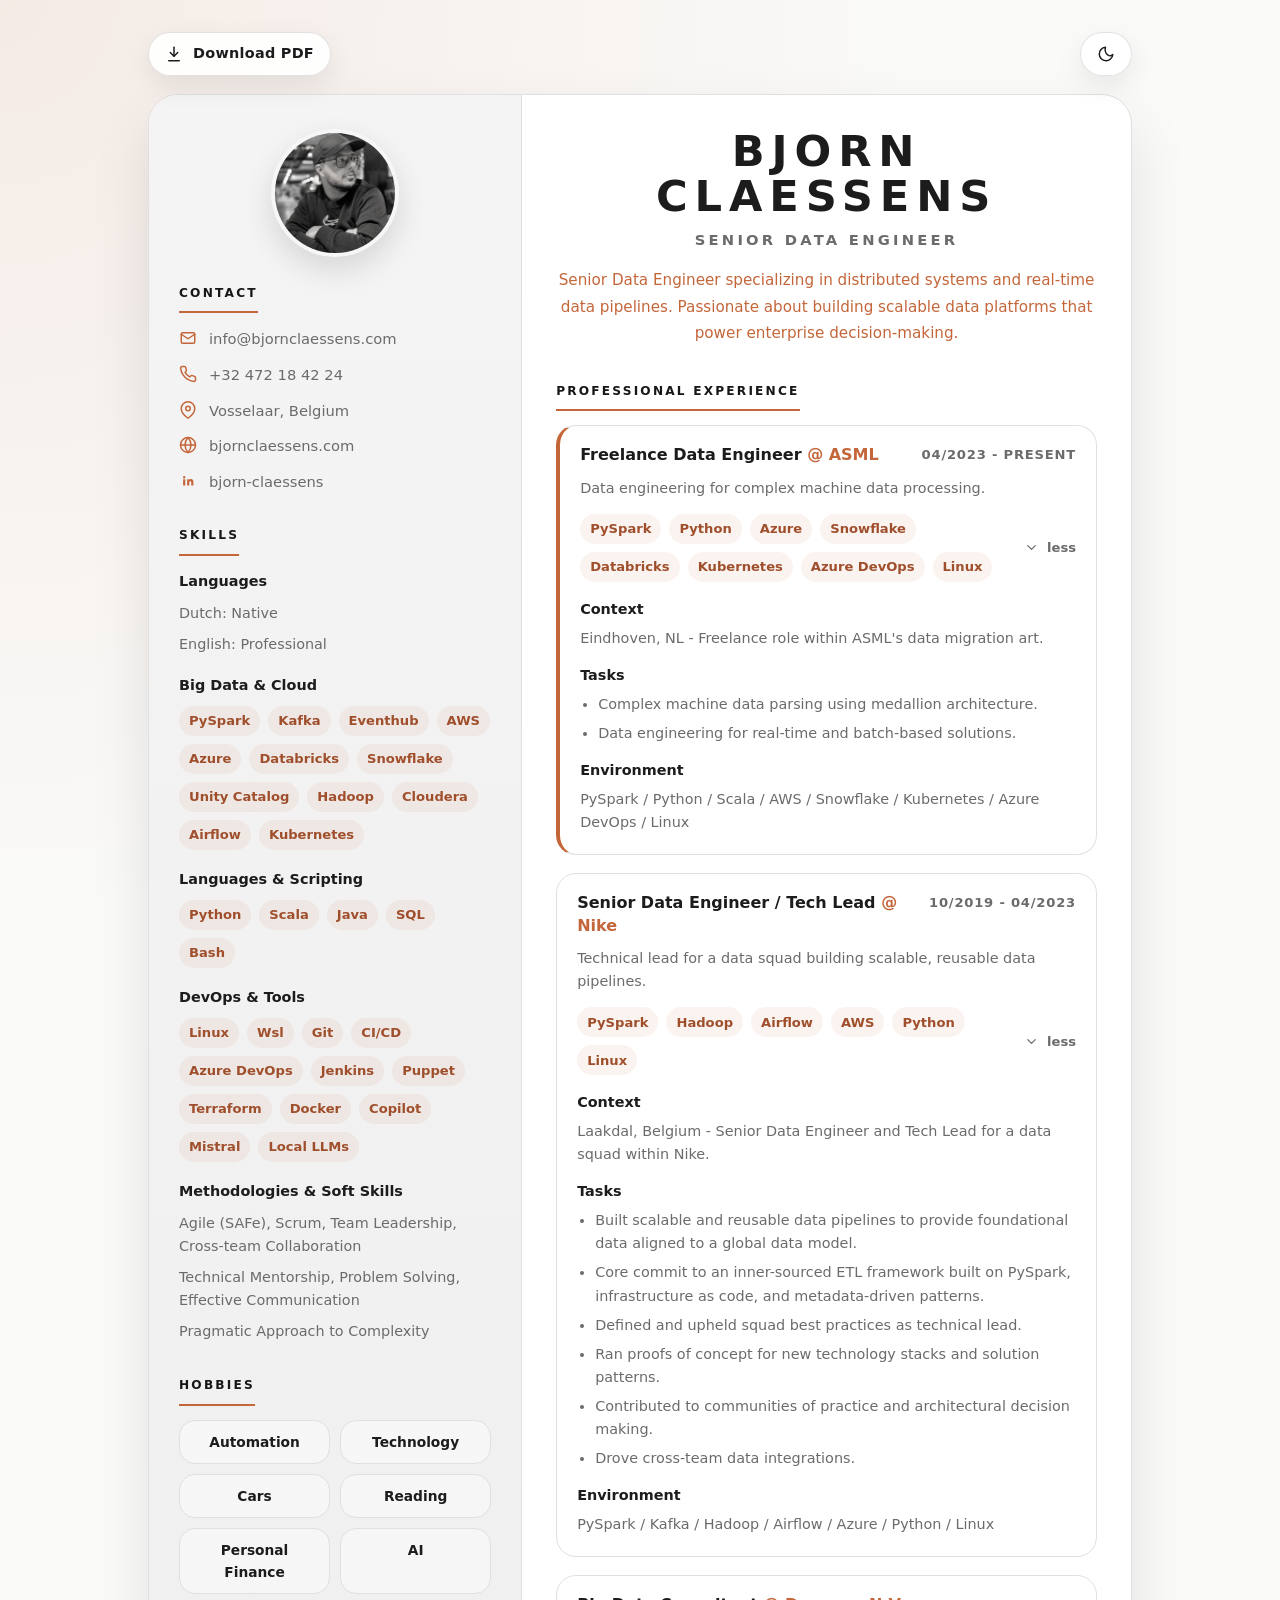
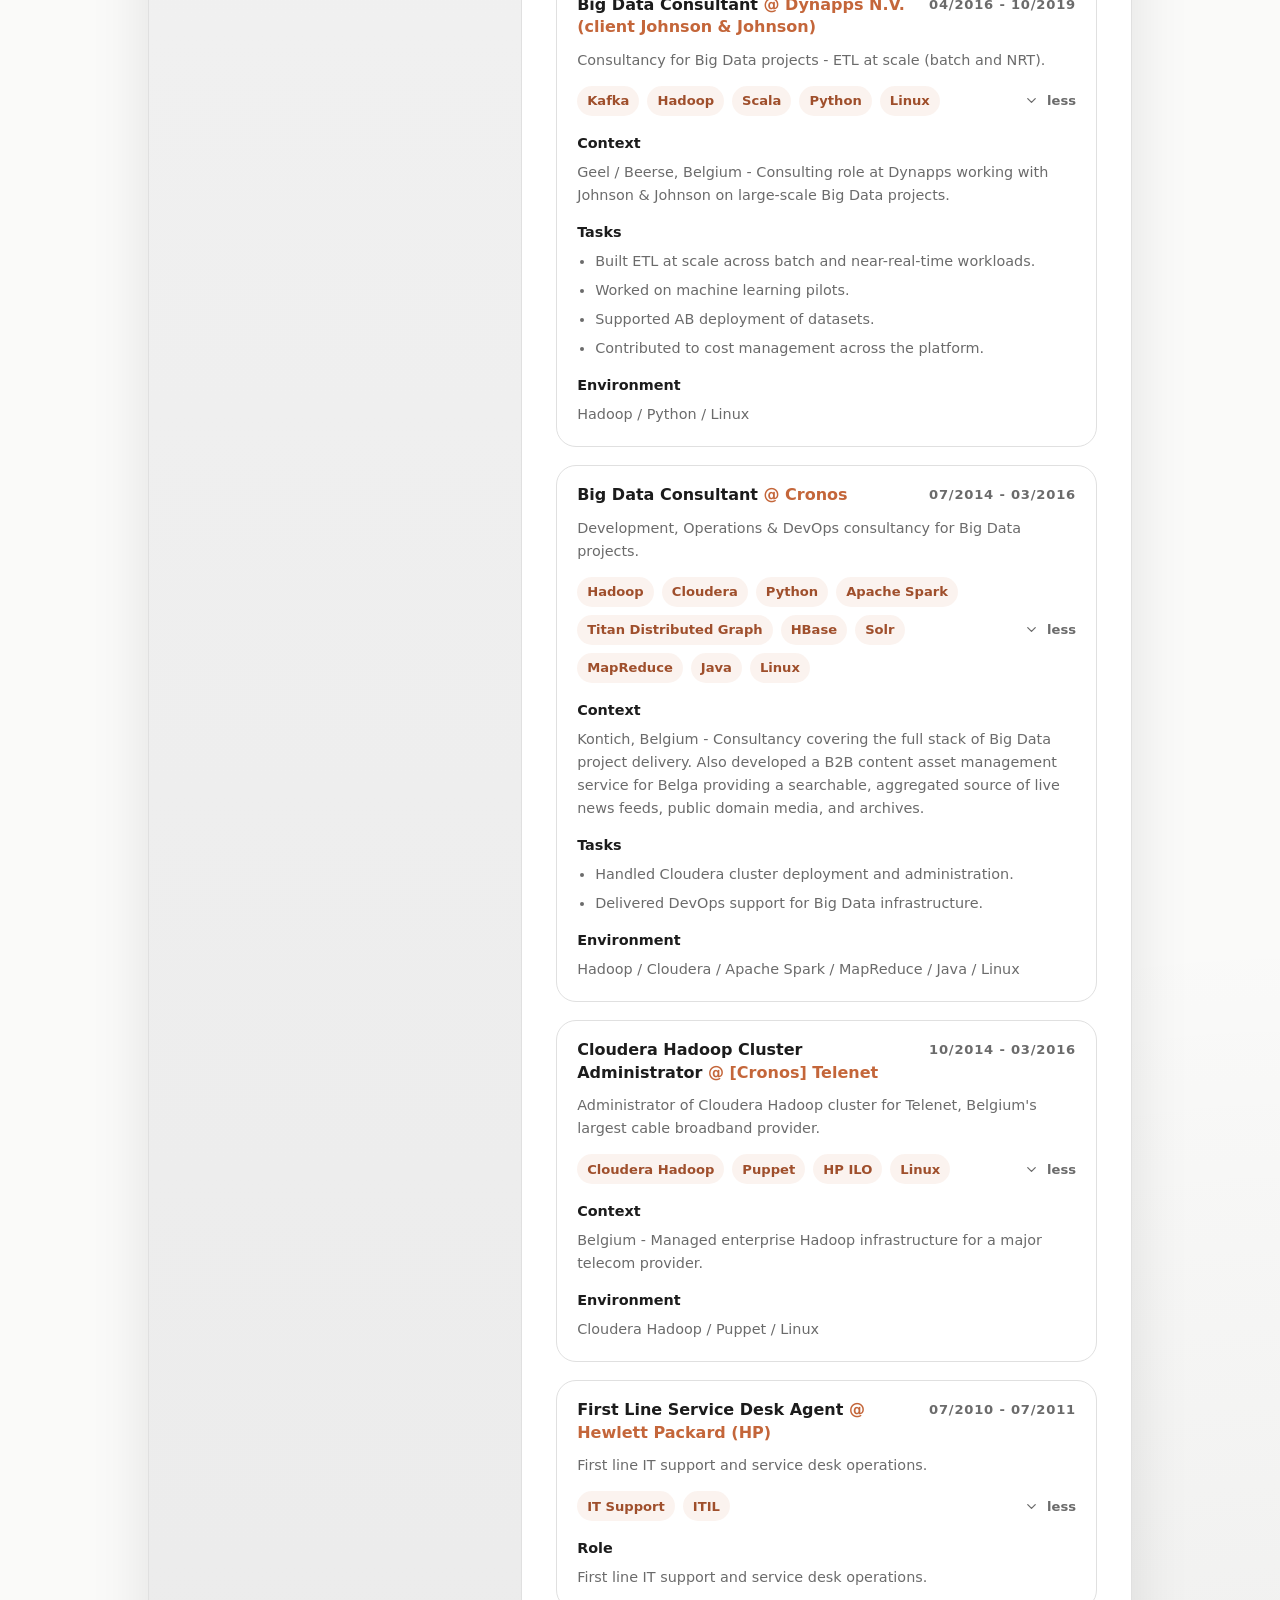
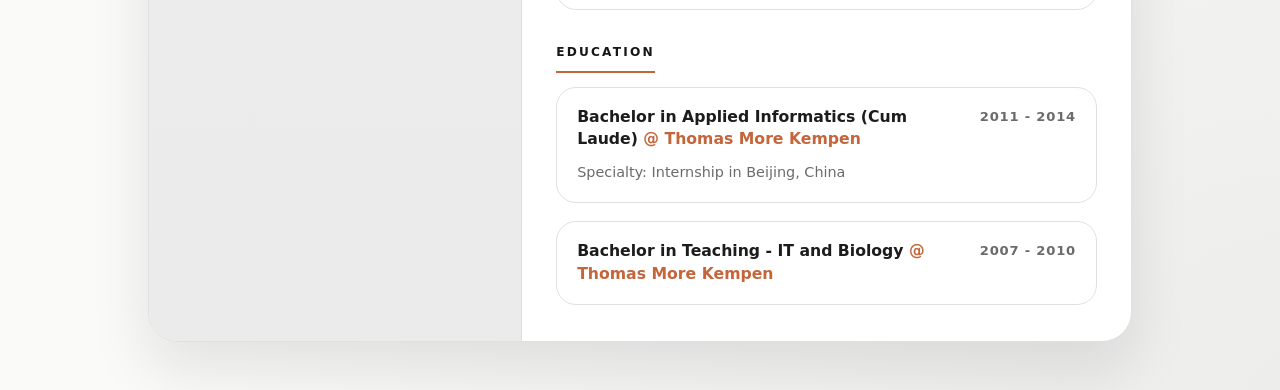
==== commit 2bee4300: "Add website link and update LinkedIn display text" ====
--- a/resume.html
+++ b/resume.html
@@ -662,10 +662,18 @@
               <span>Vosselaar, Belgium</span>
             </div>
             <div class="contact-item">
+              <svg viewBox="0 0 24 24" fill="none" stroke="currentColor" stroke-width="2" stroke-linecap="round" stroke-linejoin="round" aria-hidden="true">
+                <circle cx="12" cy="12" r="10"></circle>
+                <line x1="2" y1="12" x2="22" y2="12"></line>
+                <path d="M12 2a15.3 15.3 0 0 1 4 10 15.3 15.3 0 0 1-4 10 15.3 15.3 0 0 1-4-10 15.3 15.3 0 0 1 4-10z"></path>
+              </svg>
+              <a href="https://bjornclaessens.com" target="_blank" rel="noreferrer">bjornclaessens.com</a>
+            </div>
+            <div class="contact-item">
               <svg viewBox="0 0 24 24" fill="currentColor" aria-hidden="true">
                 <path d="M6.94 8.5A1.56 1.56 0 1 0 6.94 5.38a1.56 1.56 0 0 0 0 3.12zM5.5 9.75h2.88V18H5.5V9.75zm4.69 0h2.76v1.13h.04c.38-.73 1.33-1.5 2.74-1.5 2.93 0 3.47 1.93 3.47 4.43V18h-2.87v-3.68c0-.88-.02-2.01-1.22-2.01-1.22 0-1.41.95-1.41 1.94V18h-2.87V9.75z"></path>
               </svg>
-              <a href="https://www.linkedin.com/in/bjorn-claessens/" target="_blank" rel="noreferrer">Bjorn Claessens</a>
+              <a href="https://www.linkedin.com/in/bjorn-claessens/" target="_blank" rel="noreferrer">bjorn-claessens</a>
             </div>
           </div>
         </section>
@@ -993,6 +1001,7 @@
                 <div class="summary-meta">
                   <div class="tech-list">
                     <span class="badge">IT Support</span>
+                    <span class="badge">ITIL</span>
                   </div>
                   <span class="toggle-hint">
                     <svg class="chevron" viewBox="0 0 24 24" fill="none" stroke="currentColor" stroke-width="2" stroke-linecap="round" stroke-linejoin="round" aria-hidden="true">
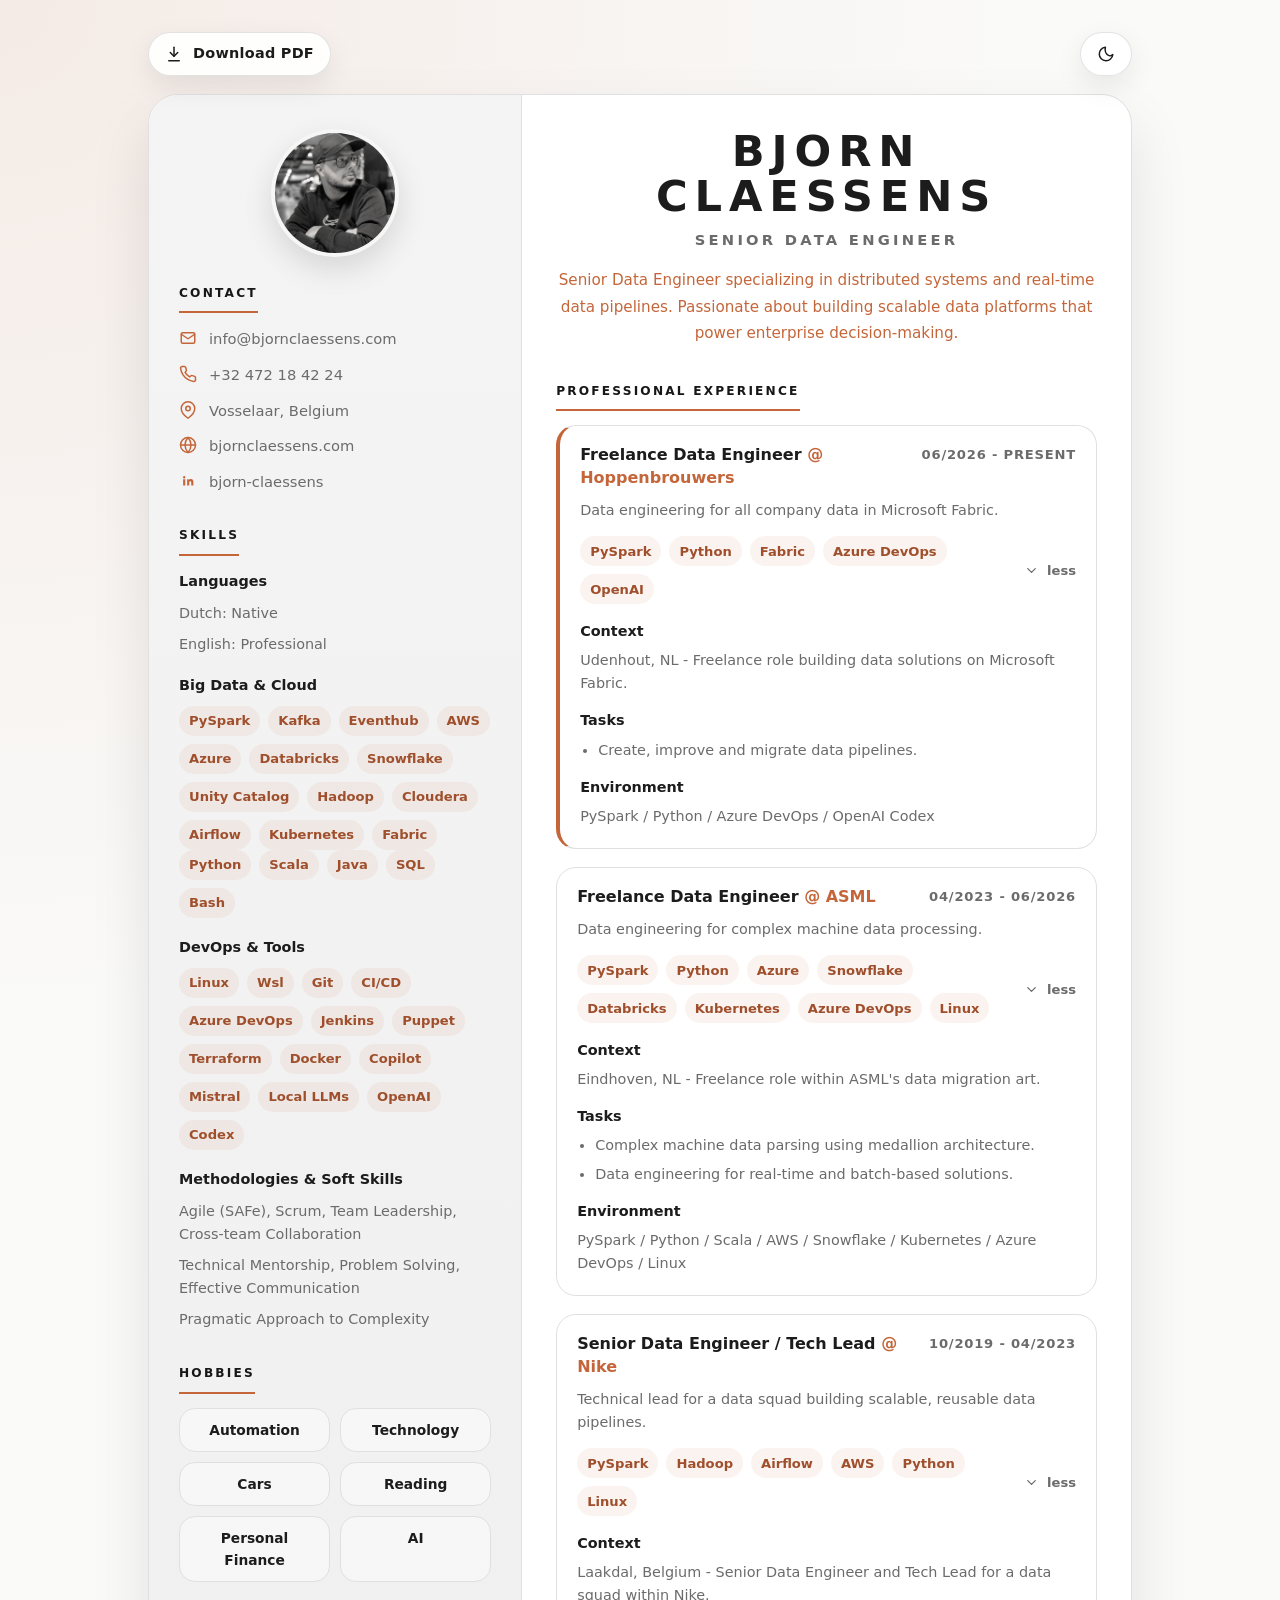
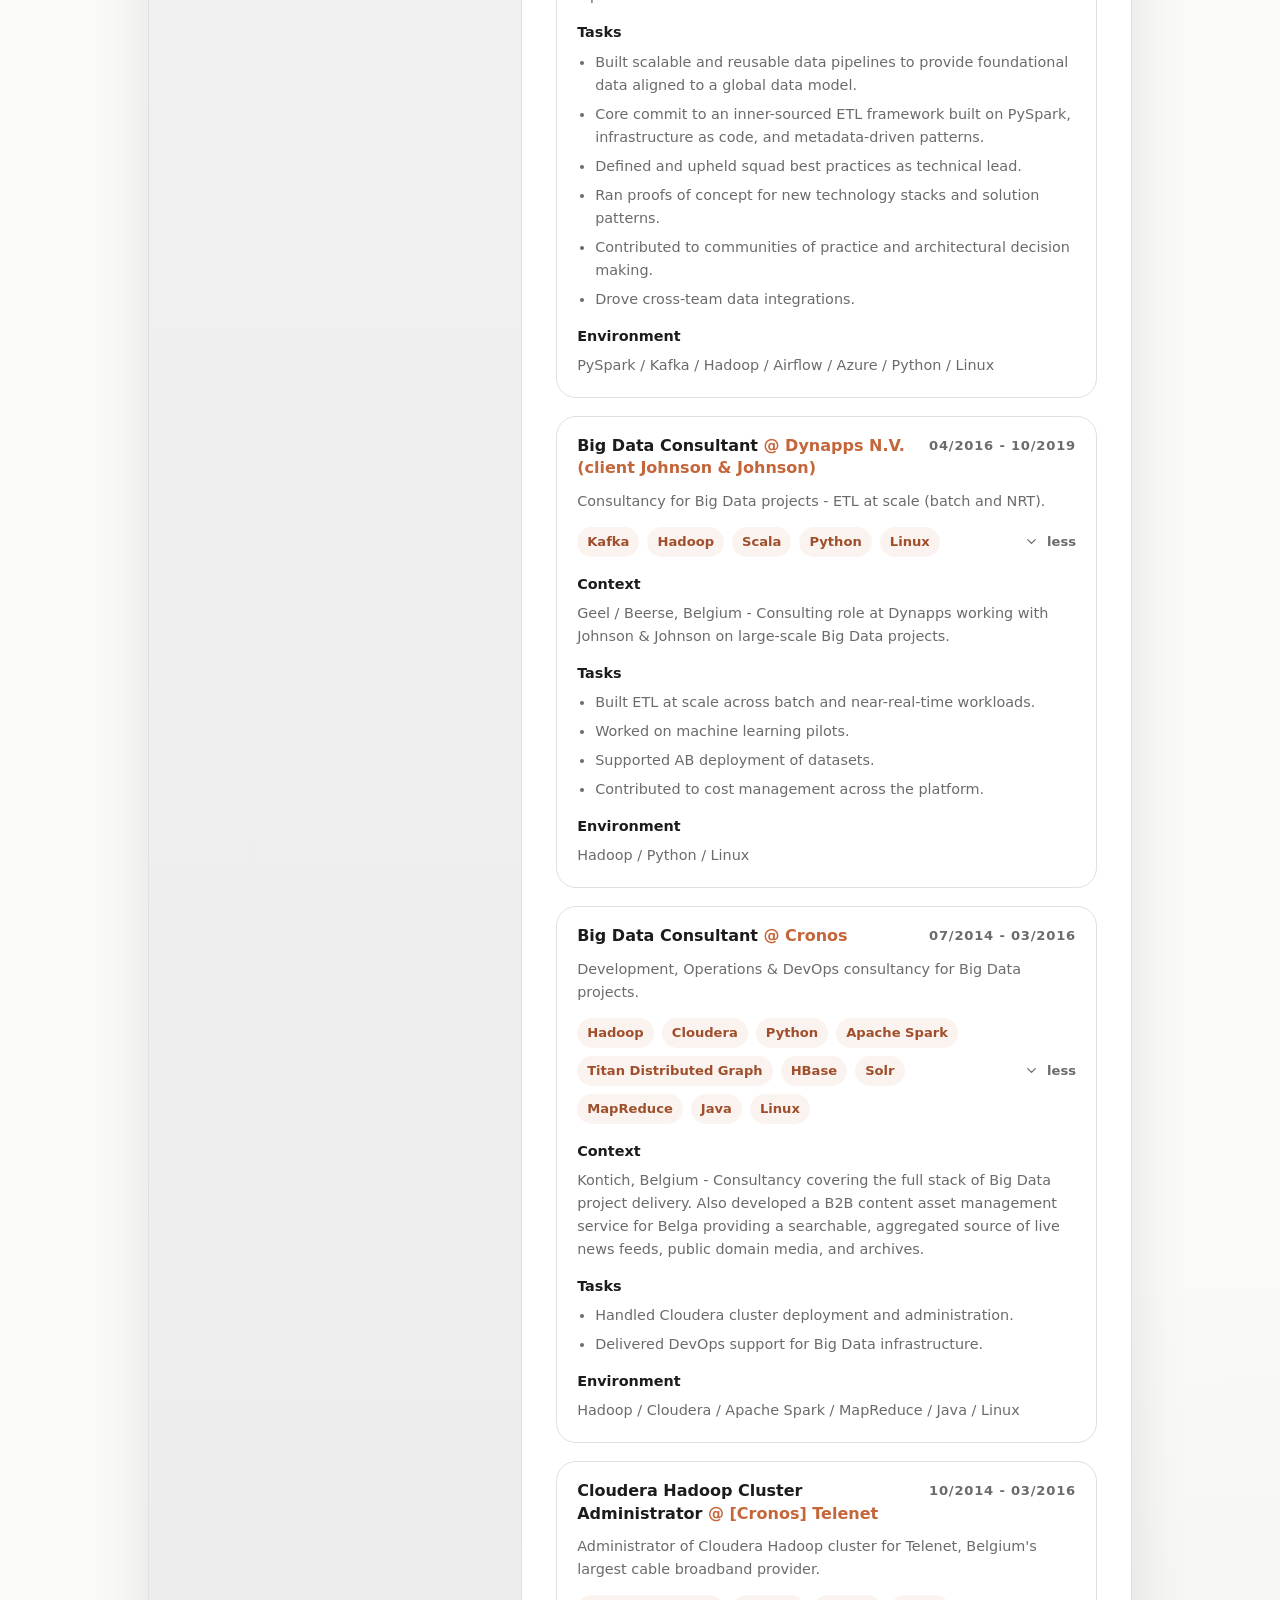
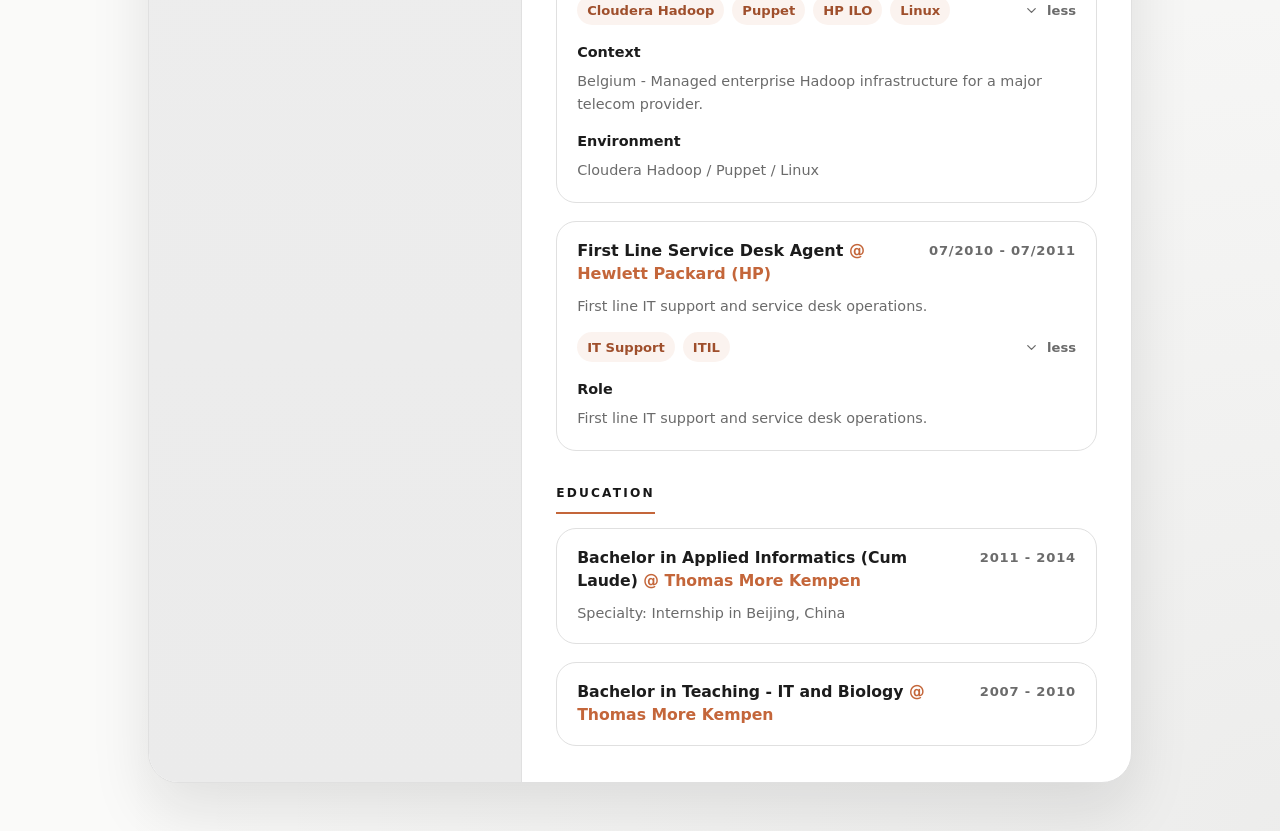
==== commit 8e2e3e02: "Update CV: add Hoppenbrouwers role, update email, adjust print layout; fix toggle labels" ====
--- a/resume.html
+++ b/resume.html
@@ -546,11 +546,13 @@
 
       @page {
         size: A4;
-        margin: 10mm;
+        margin: 8mm 10mm;
       }
 
       body {
         background: #ffffff;
+        font-size: 9pt;
+        line-height: 1.4;
       }
 
       .page {
@@ -563,6 +565,132 @@
         border: 1px solid #ddd;
         border-radius: 0;
         box-shadow: none;
+        grid-template-columns: minmax(0, 0.25fr) minmax(0, 0.75fr);
+      }
+
+      .sidebar {
+        border-right: none;
+        padding: 10px 14px;
+      }
+
+      .main-content {
+        padding: 10px 14px;
+      }
+
+      .photo-frame {
+        width: 60px;
+        height: 60px;
+        margin-bottom: 8px;
+      }
+
+      .sidebar-section {
+        margin-top: 14px !important;
+      }
+
+      .section-kicker {
+        font-size: 7pt;
+        margin-bottom: 3px;
+      }
+
+      .contact-list {
+        gap: 2px;
+      }
+
+      .contact-item {
+        font-size: 7pt;
+      }
+
+      .skill-group h3 {
+        font-size: 7pt;
+        margin-bottom: 2px;
+      }
+
+      .language-list span {
+        font-size: 6.5pt;
+      }
+
+      .badge-wrap {
+        gap: 2px;
+      }
+
+      .badge {
+        font-size: 5.5pt;
+        padding: 1px 4px;
+      }
+
+      .text-list span {
+        font-size: 6.5pt;
+      }
+
+      .hobbies-grid {
+        display: grid !important;
+        grid-template-columns: repeat(2, 1fr);
+        gap: 2px;
+      }
+
+      .hobby-card {
+        font-size: 6pt;
+        padding: 2px;
+      }
+
+      .resume-header h1 {
+        font-size: 16pt;
+        margin-bottom: 2px;
+      }
+
+      .resume-header .title {
+        font-size: 8pt;
+      }
+
+      .resume-header .subtitle {
+        font-size: 8.5pt;
+        margin-top: 6px;
+      }
+
+      .experience-summary {
+        padding: 8px 10px;
+      }
+
+      .role {
+        font-size: 9pt;
+      }
+
+      .company {
+        font-size: 8pt;
+      }
+
+      .period {
+        font-size: 7pt;
+      }
+
+      .summary-description {
+        font-size: 8pt;
+        margin-top: 2px;
+      }
+
+      .tech-list {
+        gap: 4px;
+      }
+
+      .experience-details {
+        padding: 0 10px 8px;
+        font-size: 8pt;
+      }
+
+      .detail-label {
+        font-size: 7.5pt;
+      }
+
+      .education-degree {
+        font-size: 8.5pt;
+      }
+
+      .education-school {
+        font-size: 7.5pt;
+      }
+
+      .education-period {
+        font-size: 7pt;
       }
 
       .no-print,
@@ -704,11 +832,8 @@
               <span class="badge">Cloudera</span>
               <span class="badge">Airflow</span>
               <span class="badge">Kubernetes</span>
+              <span class="badge">Fabric</span>
             </div>
-          </div>
-
-          <div class="skill-group">
-            <h3>Languages &amp; Scripting</h3>
             <div class="badge-wrap">
               <span class="badge">Python</span>
               <span class="badge">Scala</span>
@@ -733,6 +858,8 @@
               <span class="badge">Copilot</span>
               <span class="badge">Mistral</span>
               <span class="badge">Local LLMs</span>
+              <span class="badge">OpenAI</span>
+              <span class="badge">Codex</span>
             </div>
           </div>
 
@@ -772,8 +899,50 @@
             <details class="experience-item highlighted" open>
               <summary class="experience-summary">
                 <div class="summary-top">
+                  <h2 class="role">Freelance Data Engineer <span class="company">@ Hoppenbrouwers</span></h2>
+                  <div class="period">06/2026 - Present</div>
+                </div>
+                <p class="summary-description">Data engineering for all company data in Microsoft Fabric.</p>
+                <div class="summary-meta">
+                  <div class="tech-list">
+                    <span class="badge">PySpark</span>
+                    <span class="badge">Python</span>
+                    <span class="badge">Fabric</span>
+                    <span class="badge">Azure DevOps</span>
+                    <span class="badge">OpenAI</span>
+                  </div>
+                  <span class="toggle-hint">
+                    <svg class="chevron" viewBox="0 0 24 24" fill="none" stroke="currentColor" stroke-width="2" stroke-linecap="round" stroke-linejoin="round" aria-hidden="true">
+                      <path d="M9 18l6-6-6-6"></path>
+                    </svg>
+                    <span class="toggle-copy-open">less</span>
+                    <span class="toggle-copy-closed">more...</span>
+                  </span>
+                </div>
+              </summary>
+              <div class="experience-details">
+                <div class="detail-block">
+                  <span class="detail-label">Context</span>
+                  <div>Udenhout, NL - Freelance role building data solutions on Microsoft Fabric.</div>
+                </div>
+                <div class="detail-block">
+                  <span class="detail-label">Tasks</span>
+                  <ul class="detail-list">
+                    <li>Create, improve and migrate data pipelines.</li>
+                  </ul>
+                </div>
+                <div class="detail-block">
+                  <span class="detail-label">Environment</span>
+                  <div>PySpark / Python / Azure DevOps / OpenAI Codex</div>
+                </div>
+              </div>
+            </details>
+
+            <details class="experience-item" open>
+              <summary class="experience-summary">
+                <div class="summary-top">
                   <h2 class="role">Freelance Data Engineer <span class="company">@ ASML</span></h2>
-                  <div class="period">04/2023 - Present</div>
+                  <div class="period">04/2023 - 06/2026</div>
                 </div>
                 <p class="summary-description">Data engineering for complex machine data processing.</p>
                 <div class="summary-meta">
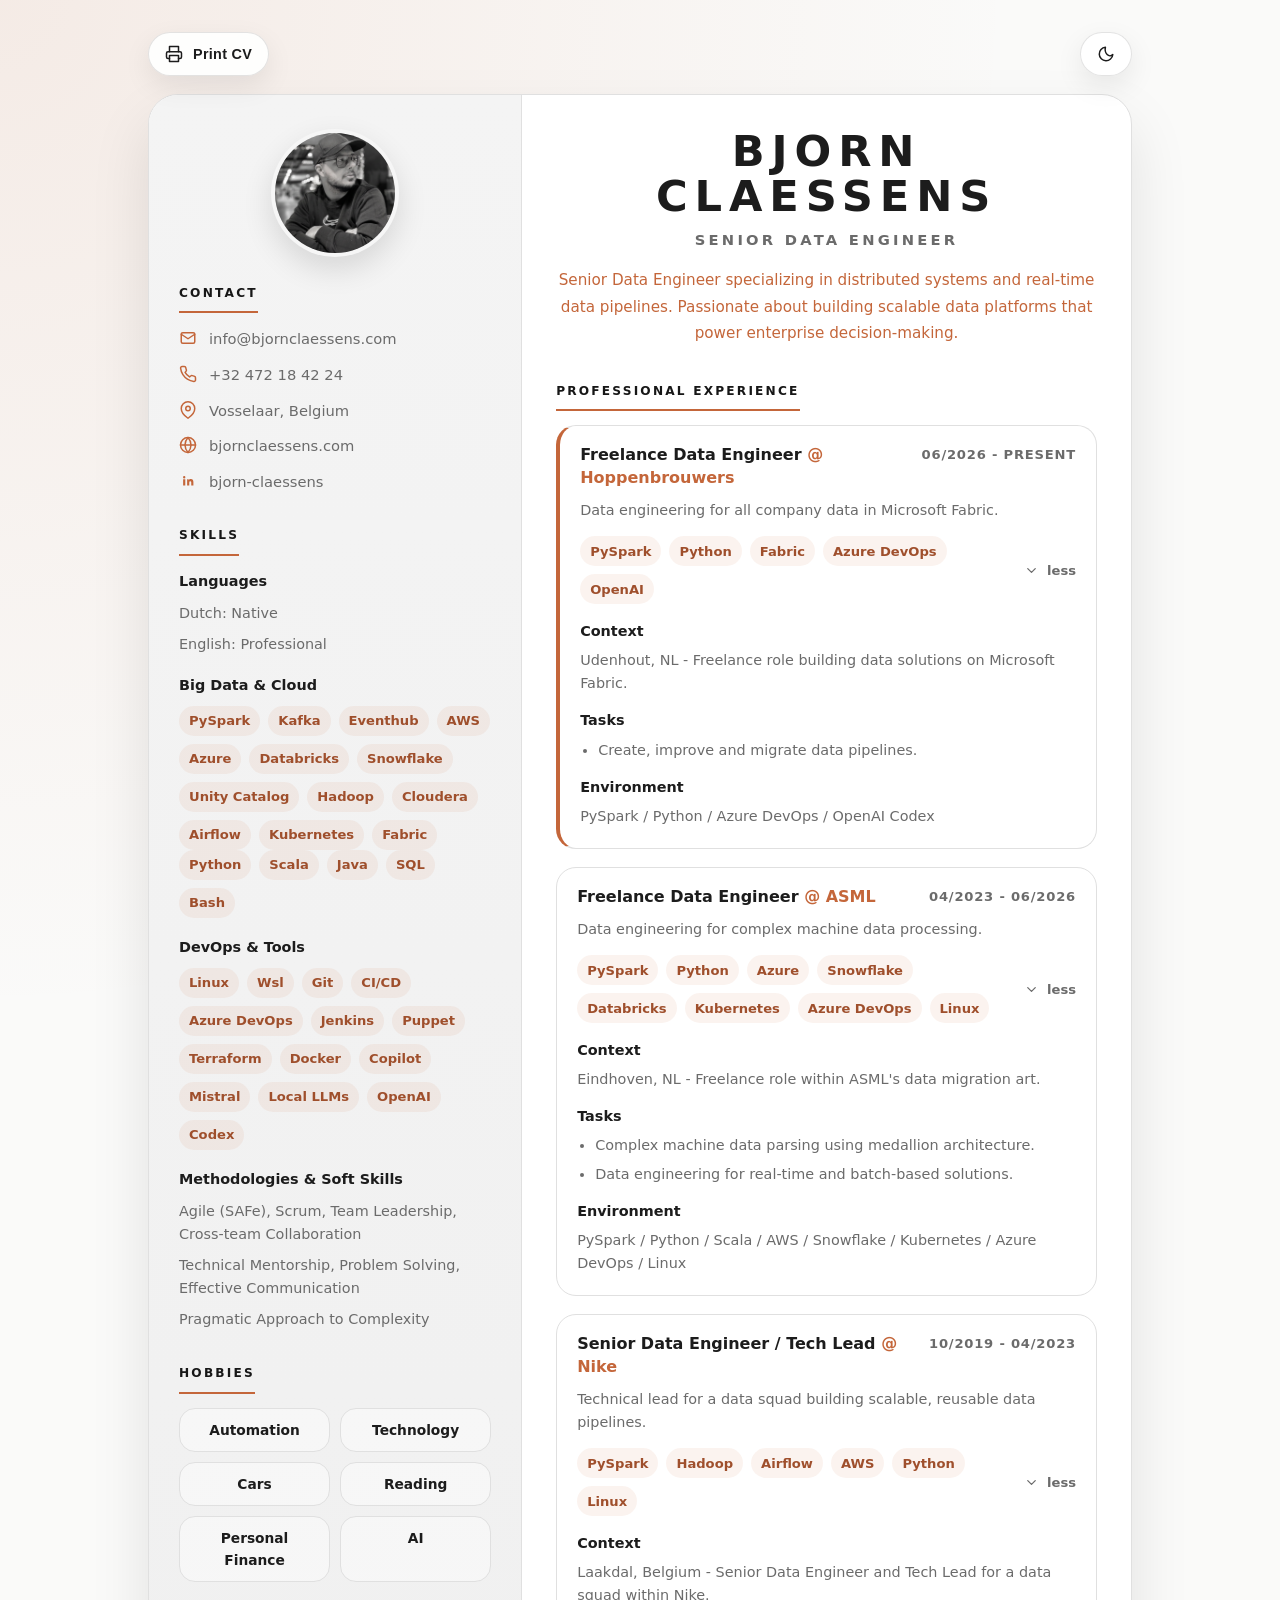
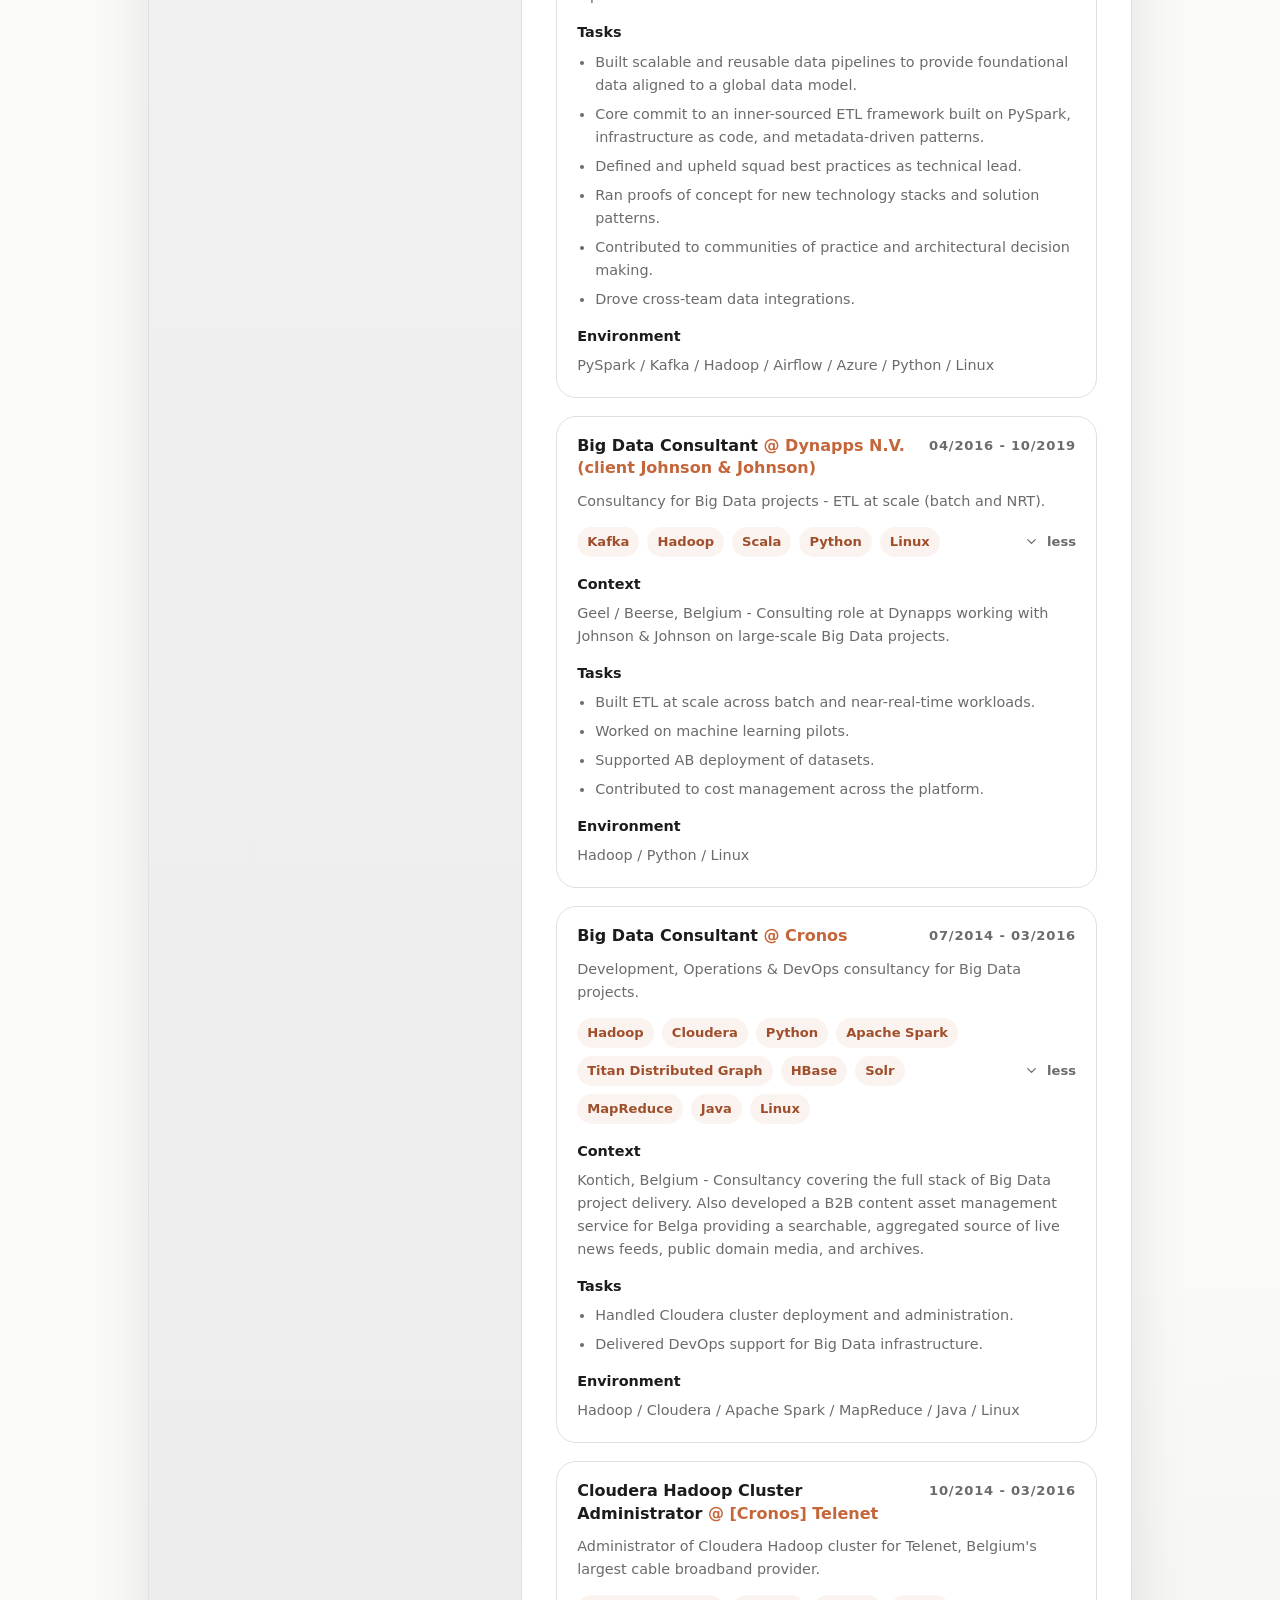
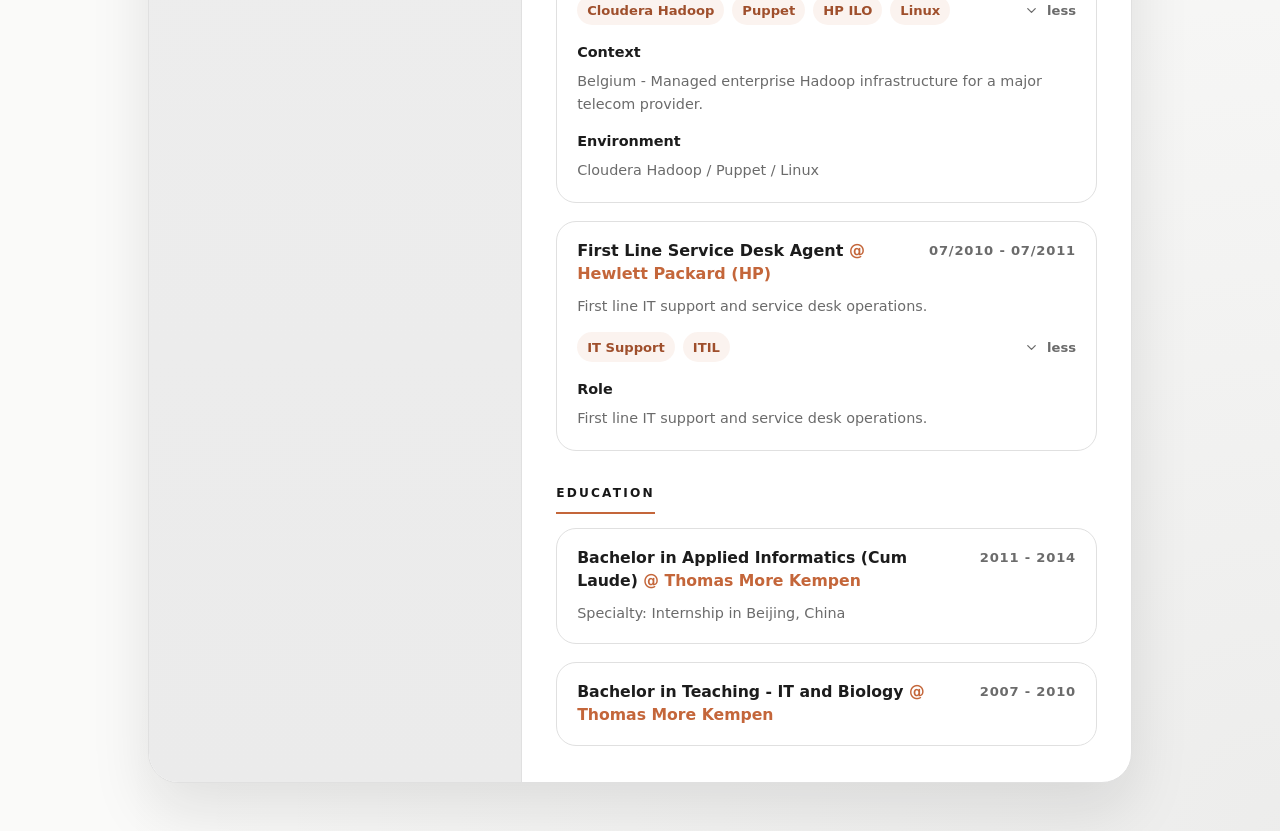
==== commit b5d74674: "Remove PDF files, change Download CV to Print CV (window.print())" ====
--- a/resume.html
+++ b/resume.html
@@ -734,14 +734,14 @@
 <body>
   <div class="page">
     <div class="page-controls no-print">
-      <a class="control-button" href="resume.pdf" download>
+      <button class="control-button" type="button" onclick="window.print()" aria-label="Print CV">
         <svg viewBox="0 0 24 24" fill="none" stroke="currentColor" stroke-width="2" stroke-linecap="round" stroke-linejoin="round" aria-hidden="true">
-          <path d="M12 3v12"></path>
-          <path d="M7 10l5 5 5-5"></path>
-          <path d="M5 21h14"></path>
+          <polyline points="6 9 6 2 18 2 18 9"></polyline>
+          <path d="M6 18H4a2 2 0 0 1-2-2v-5a2 2 0 0 1 2-2h16a2 2 0 0 1 2 2v5a2 2 0 0 1-2 2h-2"></path>
+          <rect x="6" y="14" width="12" height="8"></rect>
         </svg>
-        <span>Download PDF</span>
-      </a>
+        <span>Print CV</span>
+      </button>
       <button class="control-button theme-toggle" type="button" aria-label="Toggle theme" title="Toggle dark/light mode">
         <svg class="icon-sun" viewBox="0 0 24 24" fill="none" stroke="currentColor" stroke-width="2" stroke-linecap="round" stroke-linejoin="round" aria-hidden="true">
           <circle cx="12" cy="12" r="5"></circle>
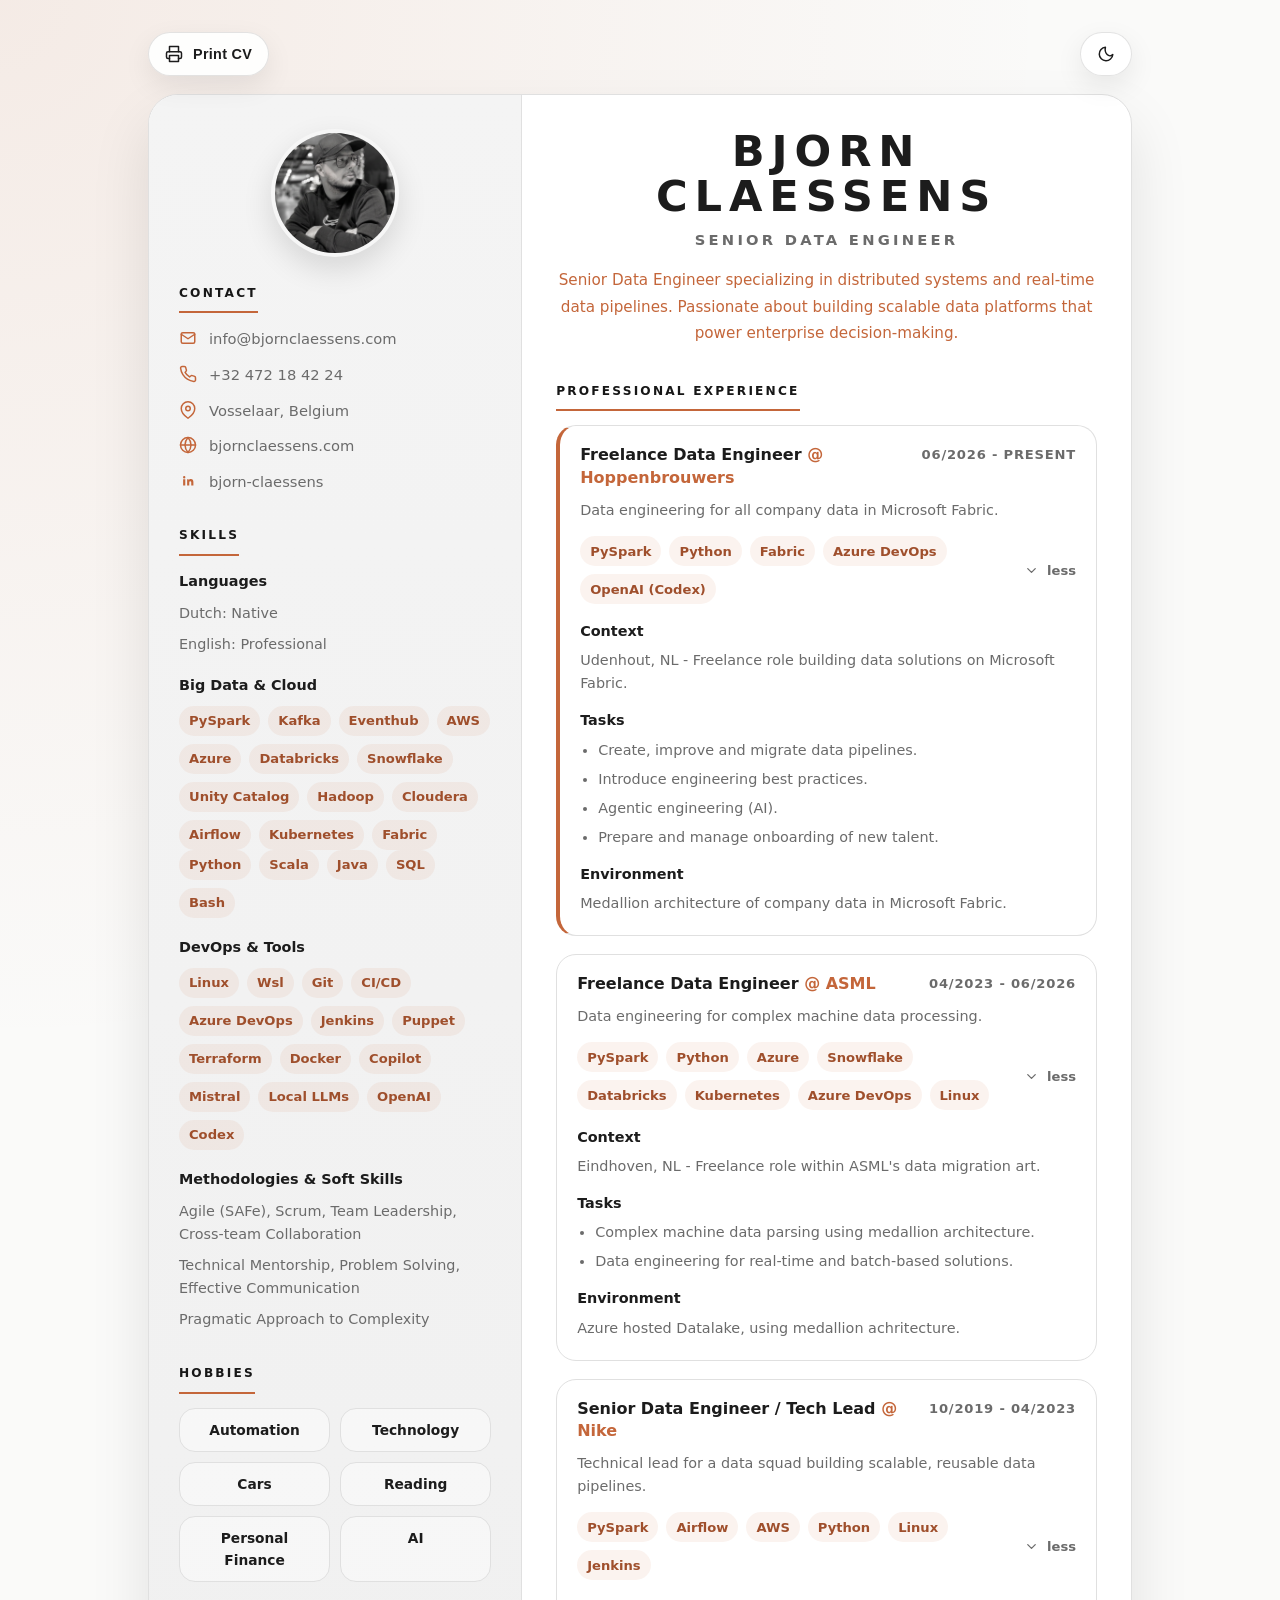
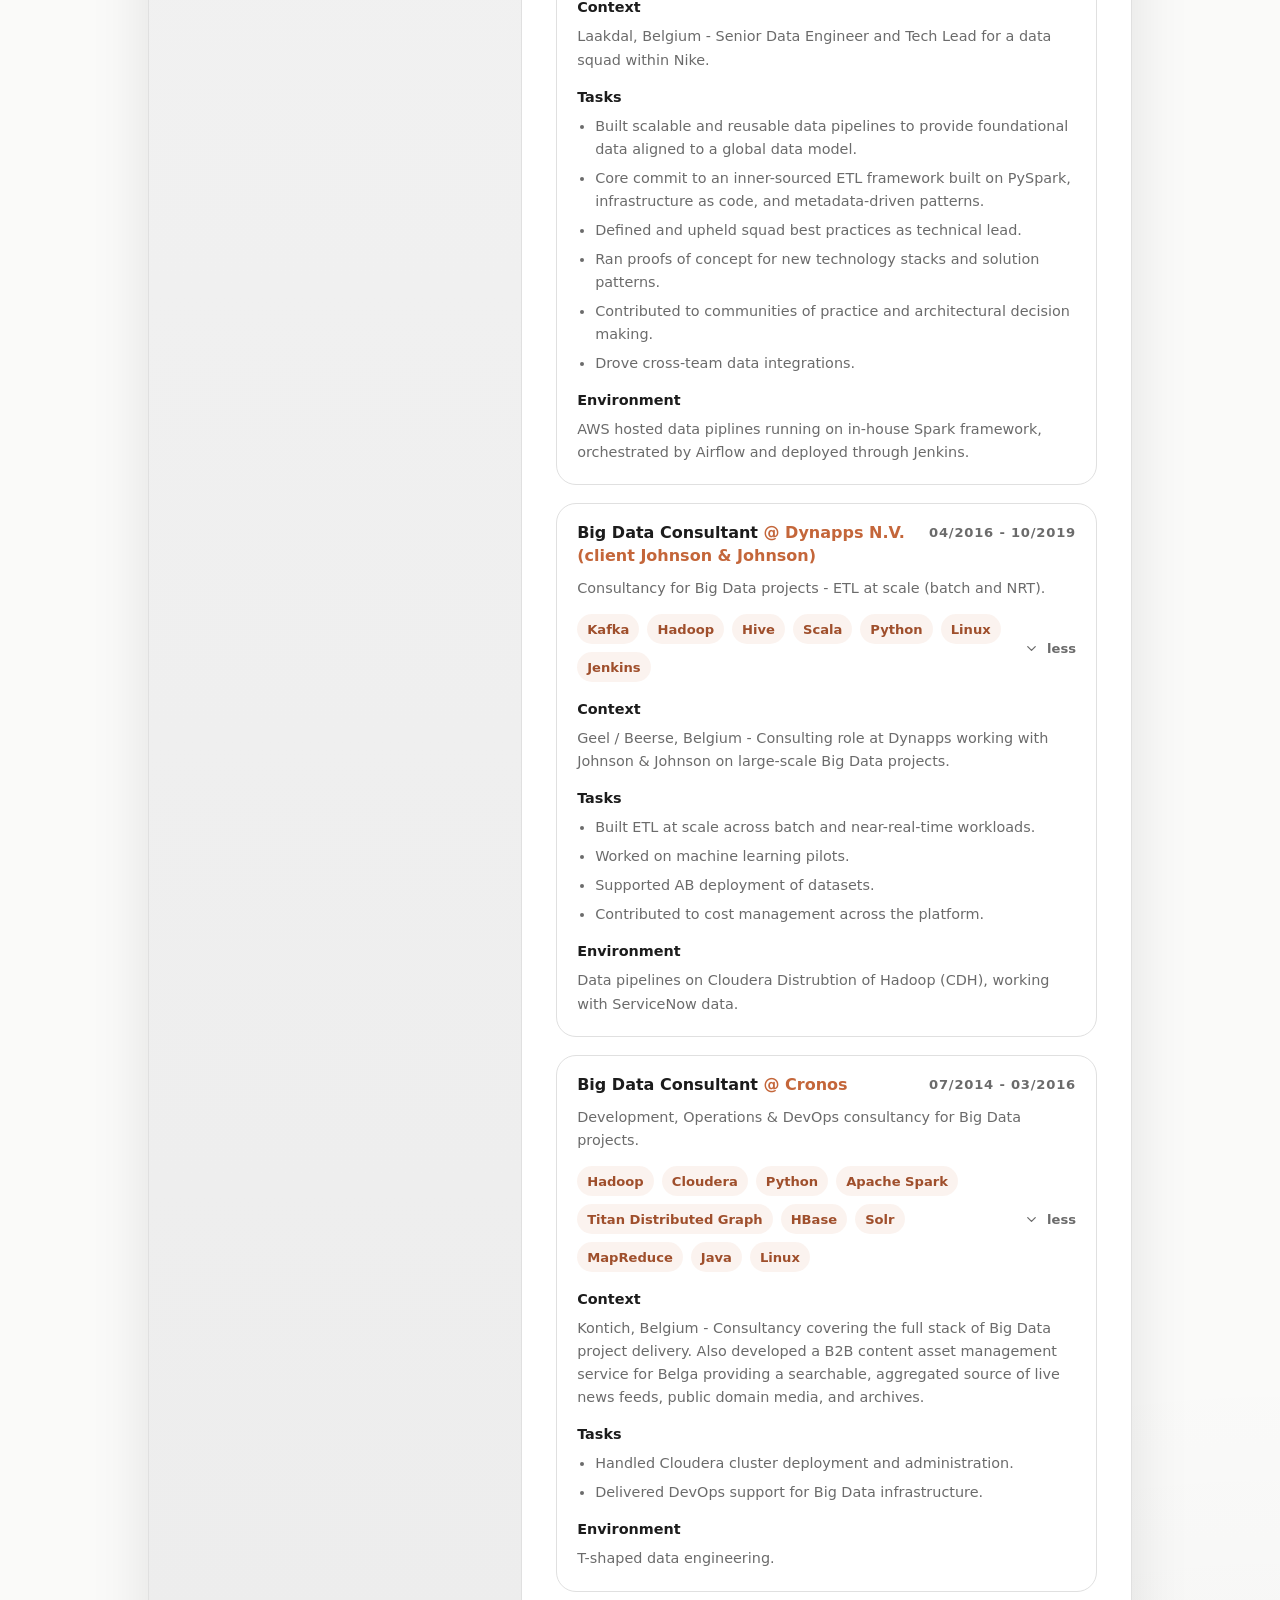
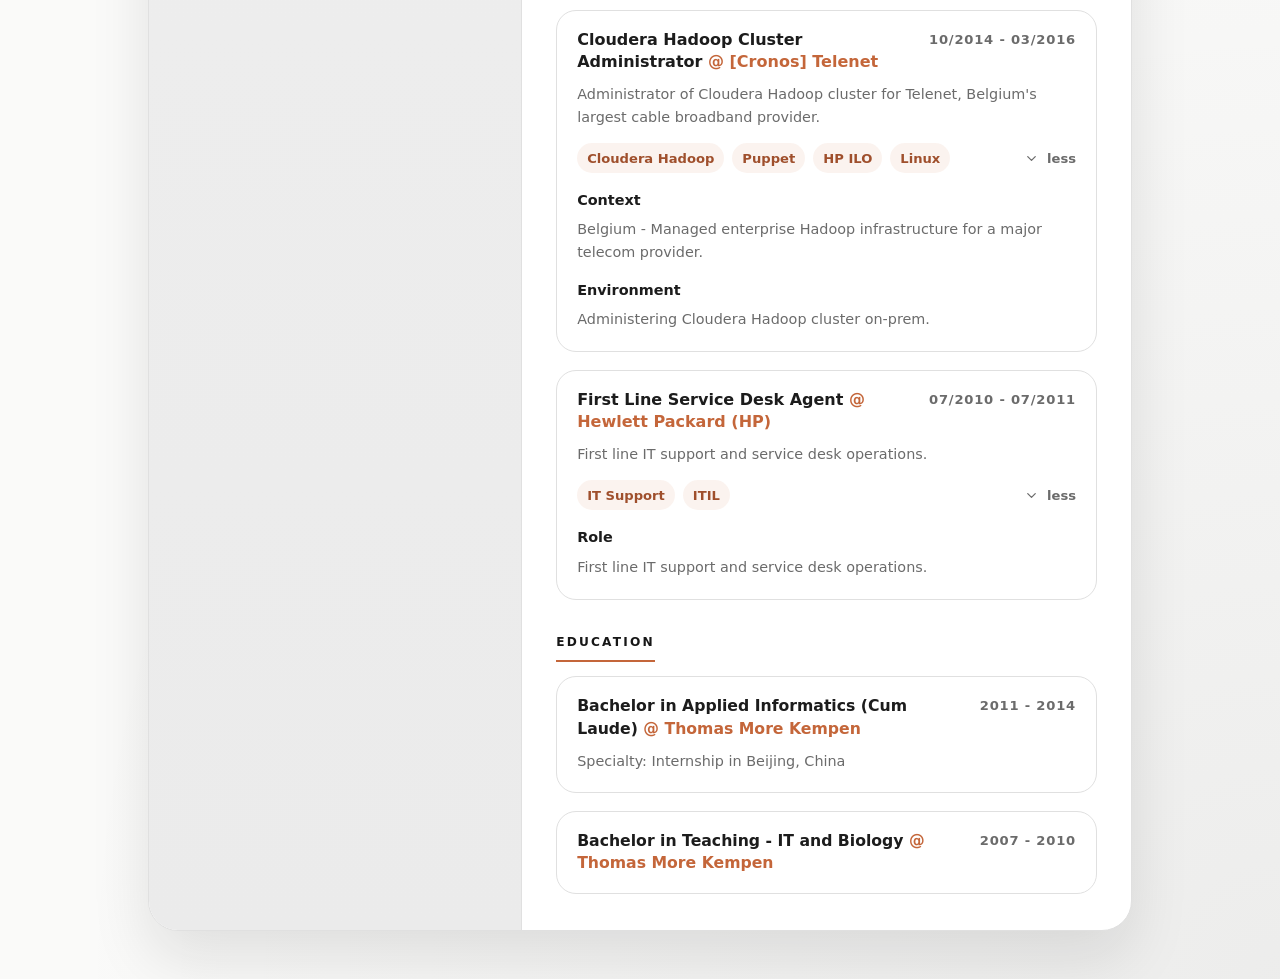
==== commit c7e633fa: "cleanup round" ====
--- a/resume.html
+++ b/resume.html
@@ -13,7 +13,7 @@
   <meta property="og:url" content="https://bjornclaessens.com/resume.html">
   <meta property="og:title" content="Bjorn Claessens — Senior Data Engineer">
   <meta property="og:description" content="Senior Data Engineer specializing in distributed systems and real-time data pipelines.">
-  <meta property="og:image" content="https://bc-consulting.be/assets/og-image.png">
+  <meta property="og:image" content="https://bjornclaessens.com/assets/photo.jpg">
   <meta name="twitter:card" content="summary_large_image">
   <style>
     :root {
@@ -909,7 +909,7 @@
                     <span class="badge">Python</span>
                     <span class="badge">Fabric</span>
                     <span class="badge">Azure DevOps</span>
-                    <span class="badge">OpenAI</span>
+                    <span class="badge">OpenAI (Codex)</span>
                   </div>
                   <span class="toggle-hint">
                     <svg class="chevron" viewBox="0 0 24 24" fill="none" stroke="currentColor" stroke-width="2" stroke-linecap="round" stroke-linejoin="round" aria-hidden="true">
@@ -929,11 +929,14 @@
                   <span class="detail-label">Tasks</span>
                   <ul class="detail-list">
                     <li>Create, improve and migrate data pipelines.</li>
+                    <li>Introduce engineering best practices.</li>
+                    <li>Agentic engineering (AI).</li>
+                    <li>Prepare and manage onboarding of new talent.</li>
                   </ul>
                 </div>
                 <div class="detail-block">
                   <span class="detail-label">Environment</span>
-                  <div>PySpark / Python / Azure DevOps / OpenAI Codex</div>
+                  <div>Medallion architecture of company data in Microsoft Fabric.</div>
                 </div>
               </div>
             </details>
@@ -979,7 +982,7 @@
                 </div>
                 <div class="detail-block">
                   <span class="detail-label">Environment</span>
-                  <div>PySpark / Python / Scala / AWS / Snowflake / Kubernetes / Azure DevOps / Linux</div>
+                  <div>Azure hosted Datalake, using medallion achritecture.</div>
                 </div>
               </div>
             </details>
@@ -994,11 +997,11 @@
                 <div class="summary-meta">
                   <div class="tech-list">
                     <span class="badge">PySpark</span>
-                    <span class="badge">Hadoop</span>
                     <span class="badge">Airflow</span>
                     <span class="badge">AWS</span>
                     <span class="badge">Python</span>
                     <span class="badge">Linux</span>
+                    <span class="badge">Jenkins</span>
                   </div>
                   <span class="toggle-hint">
                     <svg class="chevron" viewBox="0 0 24 24" fill="none" stroke="currentColor" stroke-width="2" stroke-linecap="round" stroke-linejoin="round" aria-hidden="true">
@@ -1027,7 +1030,7 @@
                 </div>
                 <div class="detail-block">
                   <span class="detail-label">Environment</span>
-                  <div>PySpark / Kafka / Hadoop / Airflow / Azure / Python / Linux</div>
+                  <div>AWS hosted data piplines running on in-house Spark framework, orchestrated by Airflow and deployed through Jenkins.</div>
                 </div>
               </div>
             </details>
@@ -1043,9 +1046,11 @@
                   <div class="tech-list">
                     <span class="badge">Kafka</span>
                     <span class="badge">Hadoop</span>
+                    <span class="badge">Hive</span>
                     <span class="badge">Scala</span>
                     <span class="badge">Python</span>
                     <span class="badge">Linux</span>
+                    <span class="badge">Jenkins</span>
                   </div>
                   <span class="toggle-hint">
                     <svg class="chevron" viewBox="0 0 24 24" fill="none" stroke="currentColor" stroke-width="2" stroke-linecap="round" stroke-linejoin="round" aria-hidden="true">
@@ -1072,7 +1077,7 @@
                 </div>
                 <div class="detail-block">
                   <span class="detail-label">Environment</span>
-                  <div>Hadoop / Python / Linux</div>
+                  <div>Data pipelines on Cloudera Distrubtion of Hadoop (CDH), working with ServiceNow data.</div>
                 </div>
               </div>
             </details>
@@ -1120,7 +1125,7 @@
                 </div>
                 <div class="detail-block">
                   <span class="detail-label">Environment</span>
-                  <div>Hadoop / Cloudera / Apache Spark / MapReduce / Java / Linux</div>
+                  <div>T-shaped data engineering.</div>
                 </div>
               </div>
             </details>
@@ -1155,7 +1160,7 @@
                 </div>
                 <div class="detail-block">
                   <span class="detail-label">Environment</span>
-                  <div>Cloudera Hadoop / Puppet / Linux</div>
+                  <div>Administering Cloudera Hadoop cluster on-prem.</div>
                 </div>
               </div>
             </details>
